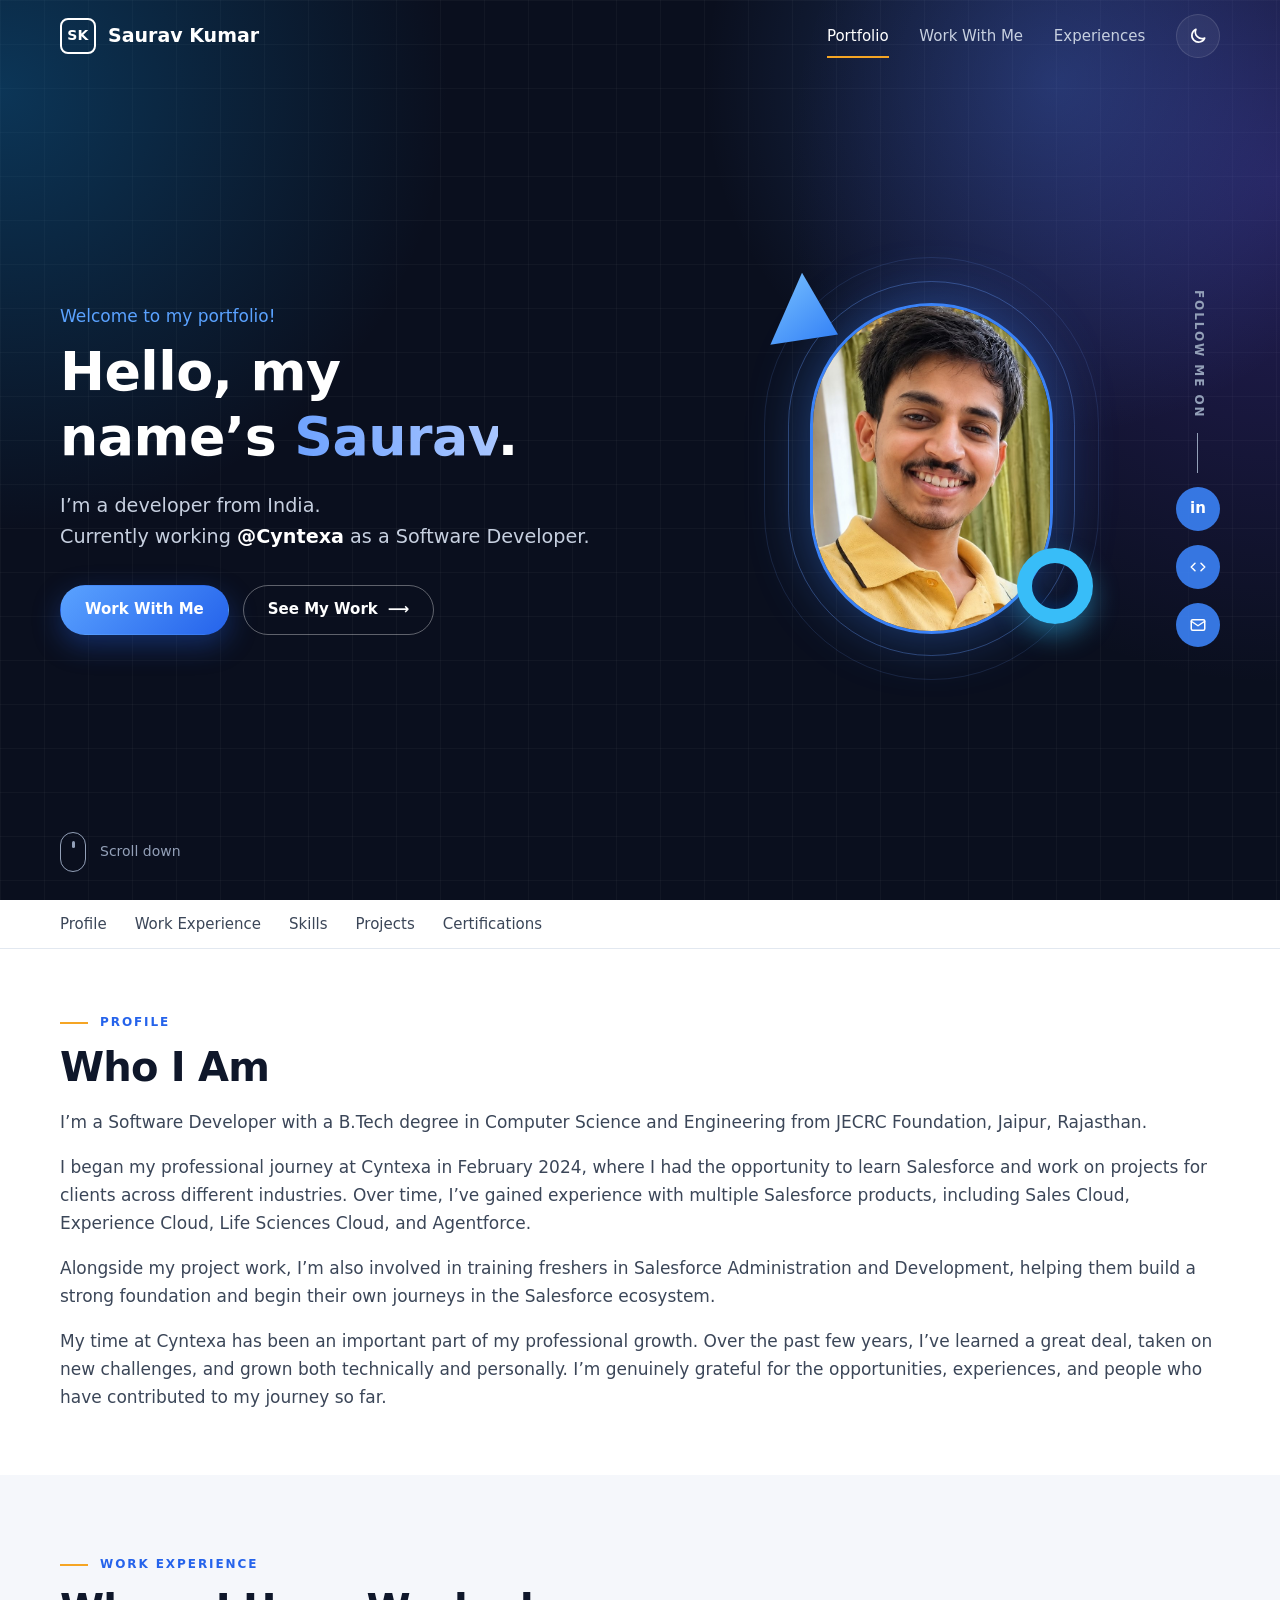
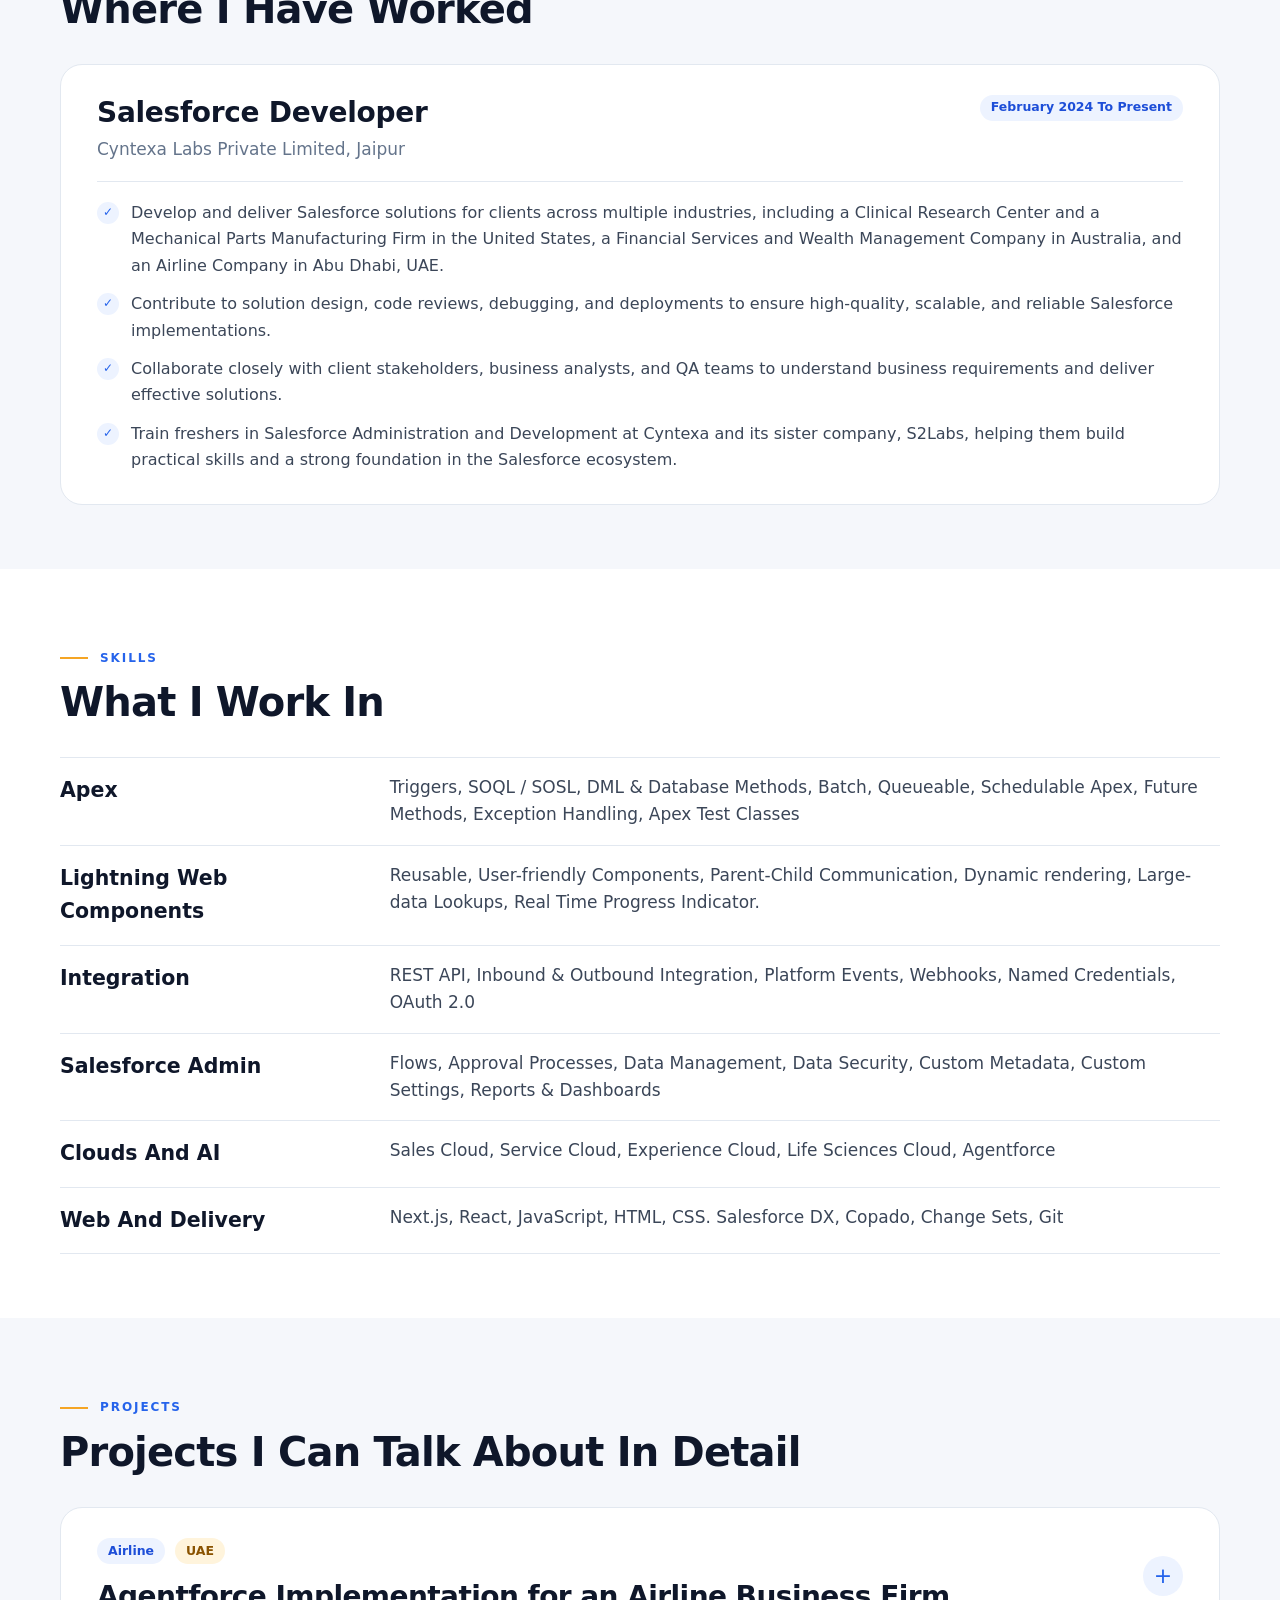
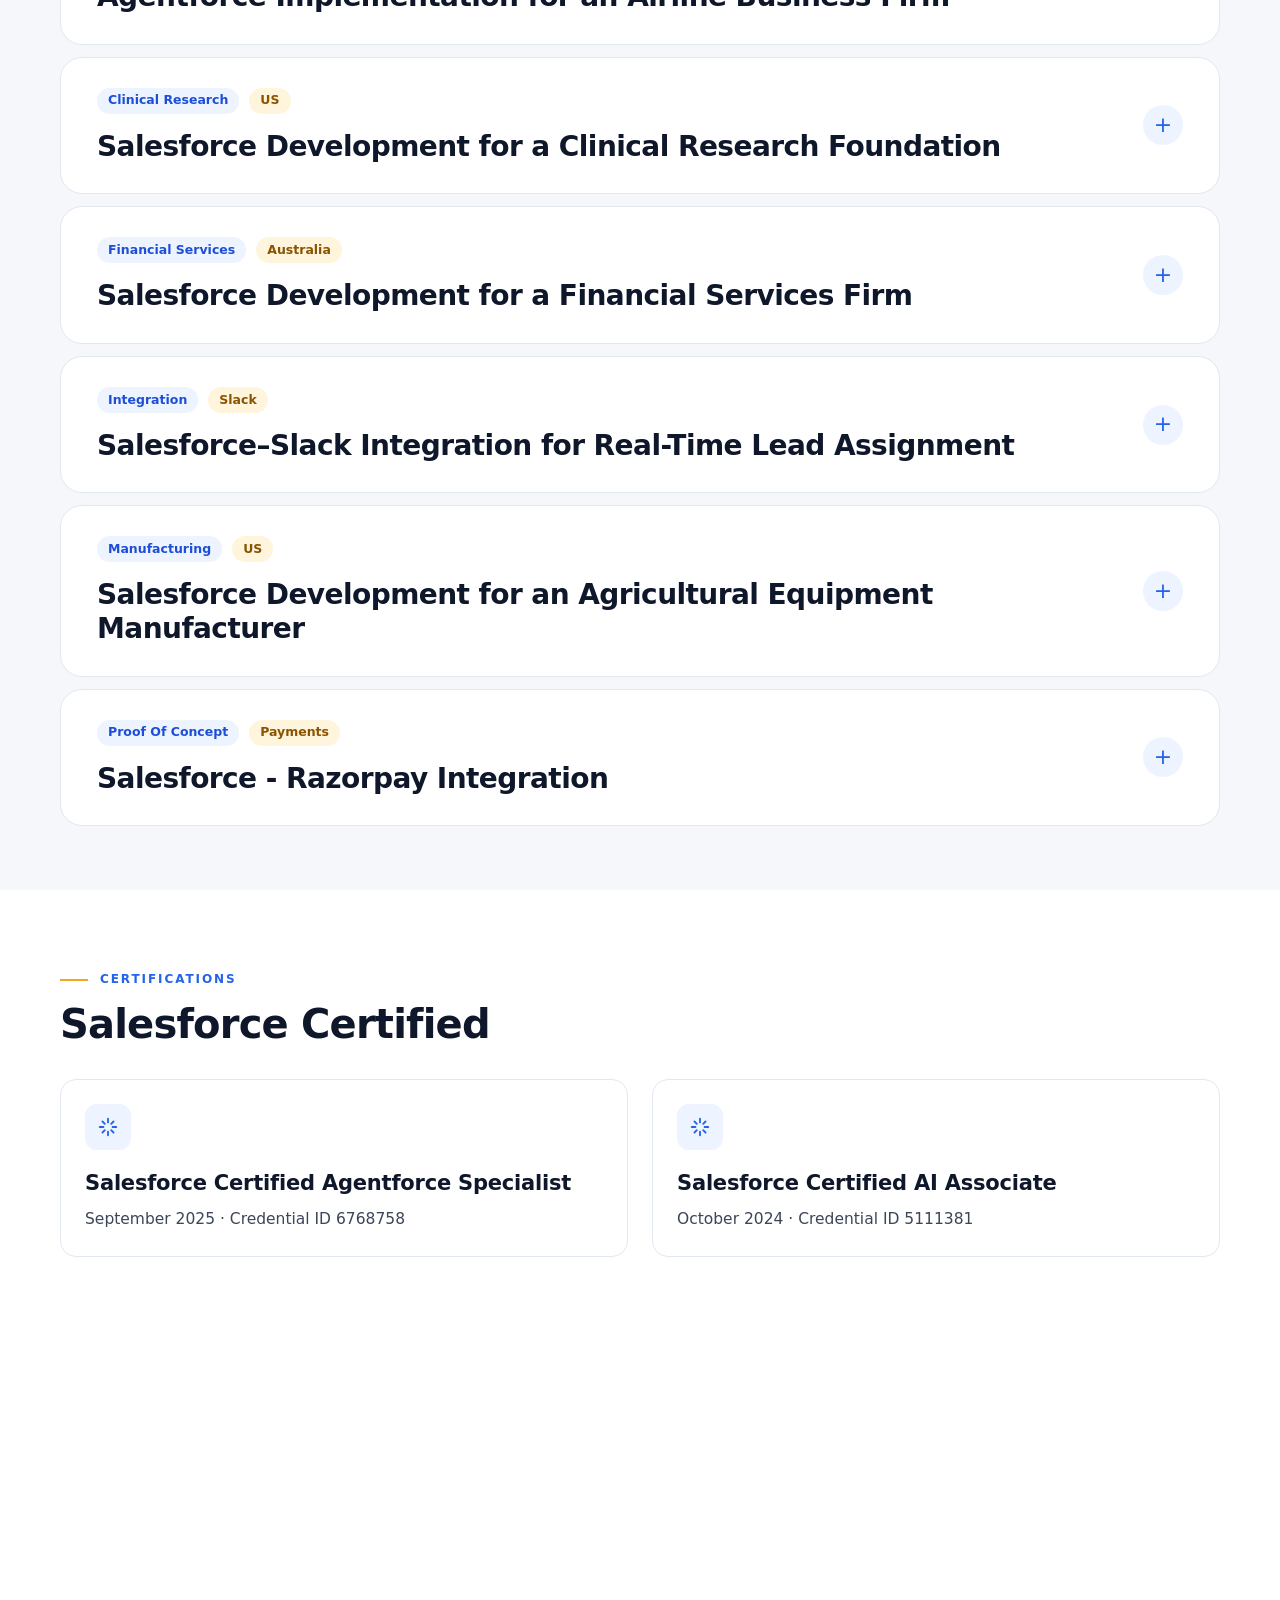
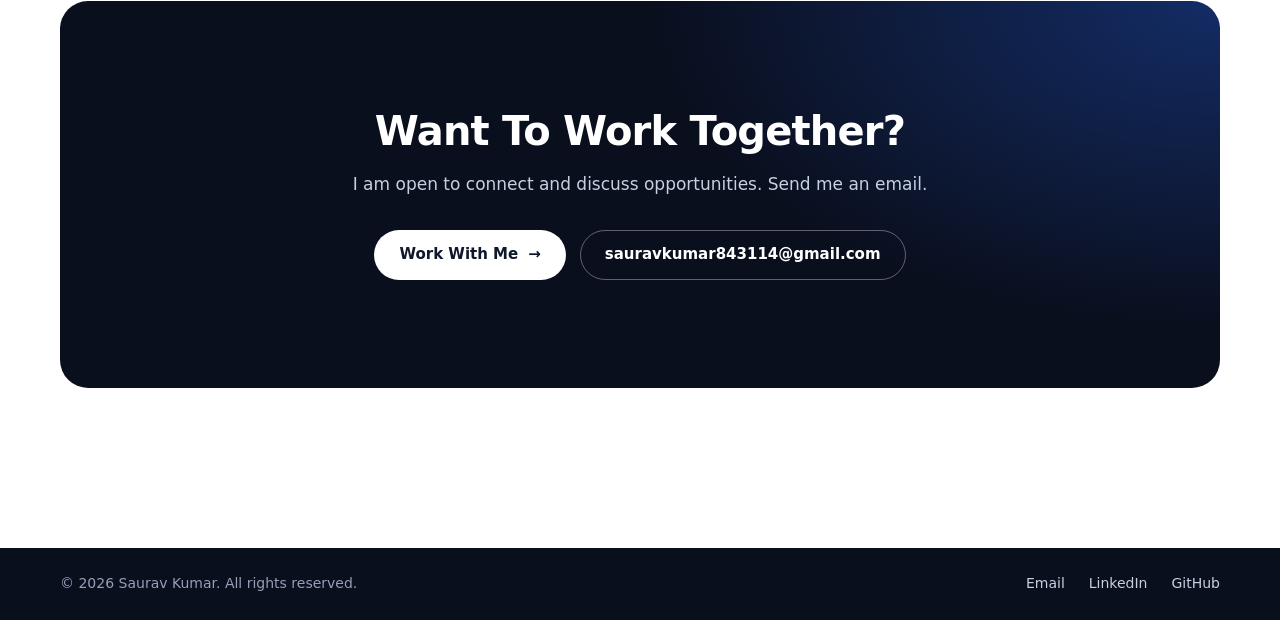
==== index.html @ 8991b493 "First version of the site" ====
<!doctype html>
<html lang="en">
<head>
  <meta charset="utf-8">
  <meta name="viewport" content="width=device-width, initial-scale=1">
  <meta http-equiv="Content-Security-Policy" content="default-src 'self'; script-src 'self'; style-src 'self' 'unsafe-inline' https://fonts.googleapis.com; font-src https://fonts.gstatic.com; img-src 'self' data: https:; connect-src 'self'; form-action 'none'; base-uri 'self'; object-src 'none'">
  <meta name="referrer" content="strict-origin-when-cross-origin">
  <title>Saurav Kumar | Salesforce Developer and Trainer, Jaipur</title>
  <meta name="description" content="Portfolio of Saurav Kumar, a Salesforce developer and trainer in Jaipur with three years of experience in Apex, Lightning Web Components, integrations and Agentforce for clients in the US, Australia and the UAE.">
  <link rel="canonical" href="https://dev-saurav-kumar.github.io/">
  <meta property="og:type" content="website">
  <meta property="og:title" content="Saurav Kumar | Salesforce Developer and Trainer, Jaipur">
  <meta property="og:description" content="Portfolio of Saurav Kumar, a Salesforce developer and trainer in Jaipur with three years of experience in Apex, Lightning Web Components, integrations and Agentforce for clients in the US, Australia and the UAE.">
  <meta property="og:url" content="https://dev-saurav-kumar.github.io/">
  <meta name="theme-color" content="#0a0f1e">
  <link rel="icon" href="assets/favicon.svg" type="image/svg+xml">
  <link rel="preconnect" href="https://fonts.googleapis.com">
  <link rel="preconnect" href="https://fonts.gstatic.com" crossorigin>
  <link href="https://fonts.googleapis.com/css2?family=Inter:wght@400;500;600;700&family=Poppins:wght@500;600;700&display=swap" rel="stylesheet">
  <link rel="stylesheet" href="assets/styles.css">
  <script src="assets/theme.js"></script>
  <script type="application/ld+json">
  {
    "@context": "https://schema.org",
    "@type": "Person",
    "name": "Saurav Kumar",
    "jobTitle": "Salesforce Developer",
    "url": "https://dev-saurav-kumar.github.io/",
    "email": "mailto:sauravkumar843114@gmail.com",
    "address": { "@type": "PostalAddress", "addressLocality": "Jaipur", "addressCountry": "IN" },
    "worksFor": { "@type": "Organization", "name": "Cyntexa" },
    "knowsAbout": ["Salesforce", "Apex", "Lightning Web Components", "Agentforce", "Salesforce integrations", "Next.js", "React"],
    "sameAs": ["https://www.linkedin.com/in/saurav695", "https://github.com/dev-saurav-kumar"]
  }
  </script>
</head>
<body>
  <a class="skip" href="#main">Skip to content</a>

  <header class="site-header">
    <div class="container nav-bar">
      <a class="brand" href="index.html"><span class="brand-mark">SK</span><span>Saurav Kumar</span></a>
      <button class="nav-toggle" type="button" aria-expanded="false" aria-controls="site-nav" aria-label="Open menu"><span></span><span></span><span></span></button>
      <nav class="site-nav" id="site-nav" aria-label="Primary">
        <a href="index.html" aria-current="page">Portfolio</a>
        <a href="work-with-me.html">Work With Me</a>
        <a href="notes.html">Experiences</a>
        <button class="theme-toggle" type="button" aria-label="Switch to dark theme" data-theme-toggle>
          <svg class="icon-moon" viewBox="0 0 24 24" aria-hidden="true"><path d="M20 14.5A8 8 0 019.5 4a8 8 0 1010.5 10.5z"/></svg>
          <svg class="icon-sun" viewBox="0 0 24 24" aria-hidden="true"><circle cx="12" cy="12" r="4"/><path d="M12 2v2M12 20v2M4.9 4.9l1.4 1.4M17.7 17.7l1.4 1.4M2 12h2M20 12h2M4.9 19.1l1.4-1.4M17.7 6.3l1.4-1.4"/></svg>
          <span class="theme-label">Theme</span>
        </button>
      </nav>
    </div>
  </header>

  <main id="main">

    <section class="hero hero-intro">
      <div class="container hero-cols">
        <div class="hero-copy">
          <p class="hello">Welcome to my portfolio!</p>
          <h1>Hello, my<br>name’s <span class="accent">Saurav</span>.</h1>
          <p class="lede">I’m a developer from India.<br>Currently working <b>@Cyntexa</b> as a Software Developer.</p>
          <div class="actions">
            <a class="btn btn-primary" href="work-with-me.html">Work with me</a>
            <a class="btn btn-ghost" href="#projects">See my work <span class="arrow long" aria-hidden="true"></span></a>
          </div>
        </div>
        <div class="hero-visual">
          <span class="shape shape-tri" aria-hidden="true"></span>
          <div class="portrait">
            <span class="portrait-fallback" aria-hidden="true">SK</span>
            <img src="assets/saurav.jpg" alt="Saurav Kumar" width="660" height="900" data-portrait>
          </div>
          <span class="shape shape-ring" aria-hidden="true"></span>
        </div>
        <div class="follow">
          <span class="follow-label">Follow me on</span>
          <a href="https://www.linkedin.com/in/saurav695" rel="me noopener" aria-label="LinkedIn"><b>in</b></a>
          <a href="https://github.com/dev-saurav-kumar" rel="me noopener" aria-label="GitHub"><svg viewBox="0 0 24 24" aria-hidden="true"><path d="M8 7l-5 5 5 5M16 7l5 5-5 5"/></svg></a>
          <a href="mailto:sauravkumar843114@gmail.com" aria-label="Email"><svg viewBox="0 0 24 24" aria-hidden="true"><rect x="3" y="5" width="18" height="14" rx="2"/><path d="M3 7l9 6 9-6"/></svg></a>
        </div>
      </div>
      <div class="container">
        <a class="scroll-cue" href="#profile"><span class="mouse" aria-hidden="true"></span>Scroll down</a>
      </div>
    </section>

    <nav class="page-nav" aria-label="On this page">
      <div class="container">
        <a href="#profile">Profile</a>
        <a href="#experience">Work experience</a>
        <a href="#skills">Skills</a>
        <a href="#projects">Projects</a>
        <a href="#certifications">Certifications</a>
      </div>
    </nav>

    <section class="section" id="profile">
      <div class="container prose">
        <p class="eyebrow">Profile</p>
        <h2>Who I am</h2>
        <p>I’m a Software Developer with a B.Tech degree in Computer Science and Engineering from JECRC Foundation, Jaipur, Rajasthan.</p>
        <p>I began my professional journey at Cyntexa in February 2024, where I had the opportunity to learn Salesforce and work on projects for clients across different industries. Over time, I’ve gained experience with multiple Salesforce products, including Sales Cloud, Experience Cloud, Life Sciences Cloud, and Agentforce.</p>
        <p>Alongside my project work, I’m also involved in training freshers in Salesforce Administration and Development, helping them build a strong foundation and begin their own journeys in the Salesforce ecosystem.</p>
        <p>My time at Cyntexa has been an important part of my professional growth. Over the past few years, I’ve learned a great deal, taken on new challenges, and grown both technically and personally. I’m genuinely grateful for the opportunities, experiences, and people who have contributed to my journey so far.</p>
      </div>
    </section>

    <section class="section soft" id="experience">
      <div class="container">
        <div class="section-head">
          <p class="eyebrow">Work experience</p>
          <h2>Where I have worked</h2>
        </div>
        <div class="case job">
          <div class="job-head">
            <div>
              <h3>Salesforce Developer</h3>
              <p>Cyntexa Labs Private Limited, Jaipur</p>
            </div>
            <span class="tag">February 2024 to present</span>
          </div>
          <ul class="checks">
            <li>Develop and deliver Salesforce solutions for clients across multiple industries, including a Clinical Research Center and a Mechanical Parts Manufacturing Firm in the United States, a Financial Services and Wealth Management Company in Australia, and an Airline Company in Abu Dhabi, UAE.</li>
            <li>Contribute to solution design, code reviews, debugging, and deployments to ensure high-quality, scalable, and reliable Salesforce implementations.</li>
            <li>Collaborate closely with client stakeholders, business analysts, and QA teams to understand business requirements and deliver effective solutions.</li>
            <li>Train freshers in Salesforce Administration and Development at Cyntexa and its sister company, S2Labs, helping them build practical skills and a strong foundation in the Salesforce ecosystem.</li>
          </ul>
        </div>
      </div>
    </section>

    <section class="section" id="skills">
      <div class="container">
        <div class="section-head">
          <p class="eyebrow">Skills</p>
          <h2>What I work in</h2>
        </div>
        <dl class="skill-list">
          <div><dt>Apex</dt><dd>Triggers, SOQL / SOSL, DML &amp; Database Methods, Batch, Queueable, Schedulable Apex, Future Methods, Exception Handling, Apex Test Classes</dd></div>
          <div><dt>Lightning Web Components</dt><dd>Reusable, User-friendly Components, Parent-Child Communication, Dynamic rendering, Large-data Lookups, Real Time Progress Indicator.</dd></div>
          <div><dt>Integration</dt><dd>REST API, Inbound &amp; Outbound Integration, Platform Events, Webhooks, Named Credentials, OAuth 2.0</dd></div>
          <div><dt>Salesforce Admin</dt><dd>Flows, Approval Processes, Data Management, Data Security, Custom Metadata, Custom Settings, Reports &amp; Dashboards</dd></div>
          <div><dt>Clouds and AI</dt><dd>Sales Cloud, Service Cloud, Experience Cloud, Life Sciences Cloud, Agentforce</dd></div>
          <div><dt>Web and delivery</dt><dd>Next.js, React, JavaScript, HTML, CSS. Salesforce DX, Copado, Change Sets, Git</dd></div>
        </dl>
      </div>
    </section>

    <section class="section soft" id="projects">
      <div class="container">
        <div class="section-head">
          <p class="eyebrow">Projects</p>
          <h2>Projects I can talk about in detail</h2>
        </div>
        <details class="case" id="airline" name="project">
          <summary>
            <span class="case-top">
              <span class="tag">Airline</span><span class="tag amber">UAE</span>
            </span>
            <span class="case-title">Agentforce Implementation for an Airline Business Firm</span>
          </summary>
          <div class="case-text">
            <ul class="checks">
                <li>Automated the Activity Report Analysis process using Salesforce Agentforce, replacing the previous manual Excel/CSV upload and detailed prompt-driven analysis with an AI-powered conversational experience that automatically retrieves, filters, analyzes, and summarizes relevant activities based on the requested route or country</li>
                <li>Configured Agentforce to retrieve activities for the current year and Q1 of the following year, restricting analysis to activities associated with Leads and Accounts, while ensuring all relevant markets, accounts, activity types, and material actions across the complete timeline are considered</li>
                <li>Implemented AI-driven activity analysis to identify route- or country-related activities, remove duplicate records, and consolidate recurring activities while preserving important commercial details from fields such as Description, Agenda, Meeting Focus, and other activity information</li>
                <li>Developed dynamic response handling based on activity volume, where Agentforce generates a structured activity report directly in the chat for up to 300 records, including Region, Activity Type, and consolidated Action/Summary, while larger datasets exceeding 300 records are processed and delivered as a Word document via email</li>
                <li>Designed the Agentforce response format to ensure consistent and business-ready outputs, retaining all material actions supporting the requested route or country while eliminating repeated records and preserving the required activity details</li>
                <li>Streamlined the overall reporting workflow by enabling users to simply request activities for a route or country, allowing Agentforce to automatically perform data retrieval, filtering, deduplication, summarization, and report delivery without requiring users to provide complex analysis instructions</li>
              </ul>
          </div>
        </details>
        <details class="case" id="clinical" name="project">
          <summary>
            <span class="case-top">
              <span class="tag">Clinical research</span><span class="tag amber">US</span>
            </span>
            <span class="case-title">Salesforce Development for a Clinical Research Foundation</span>
          </summary>
          <div class="case-text">
            <p>The client is a US-based non-profit foundation running a multi-site clinical research study for a rare genetic disorder. Built on Salesforce Life Sciences Cloud, the platform manages the full participant journey - screening, electronic consent, study visits, patient-reported outcome (ePRO) surveys and stipend payments - across a nationwide network of research sites.</p>
            <ul class="checks">
                <li>Migrated survey question data across environments keeping their dependency and sequence intact, as each questionnaire is built from related records instead of object fields, where a wrong import order silently distorts the rendered form</li>
                <li>Created an Experience Cloud site with a user-friendly dashboard built in custom Lightning Web Components (LWC), giving site users most of the functionality that previously required internal Salesforce access - converting a registered member into a study participant, sending consent forms, principal investigator (PI) eligibility, structured screen-failure tracking and study visits - cutting license cost for the organization</li>
                <li>Integrated DocuSign eSignature under a 21 CFR Part 11 configuration, with DocuSign templates for informed consent, assent and medical record release forms, using webhooks to sync signature status back into Salesforce in real time</li>
                <li>Integrated PayQuicker payment APIs to issue participant stipends on visit completion, with registration tracking, payment status and retry handling for failed transactions</li>
                <li>Built and deployed 30+ site-branded email templates across 4 research sites covering enrollment, visit reminders, follow-ups and screen failures, each matching IRB-approved content and site-specific requirements</li>
              </ul>
          </div>
        </details>
        <details class="case" id="finance" name="project">
          <summary>
            <span class="case-top">
              <span class="tag">Financial services</span><span class="tag amber">Australia</span>
            </span>
            <span class="case-title">Salesforce Development for a Financial Services Firm</span>
          </summary>
          <div class="case-text">
            <p>The client is an Australia-based financial services company providing wealth management, accounting, and mortgage services. They were already using Salesforce but were facing performance and scalability issues due to poorly structured automation and increasing data volume.</p>
            <ul class="checks">
                <li>Analyzed and improved existing Salesforce Flows, where most logic was built in after-save triggers with inefficient practices such as too many DML operations and record creation inside loops. Refactored these flows to follow best practices, improving system performance and stability without affecting existing functionality</li>
                <li>Built a CSV-based bulk processing solution using Lightning Web Components (LWC), allowing users to upload large datasets, track real-time progress, and download detailed error reports for failed records</li>
                <li>Developed a custom LWC-based training interface with a sidebar navigation (similar to Salesforce Setup search), which displays structured content from JSON to help users understand business processes and system usage</li>
                <li>Created a custom entity-to-lead conversion feature for both single and bulk records (via CSV upload), ensuring all related records are correctly linked to the new Lead and generating a summary task with record details</li>
                <li>Implemented automation for version changes on records, including user confirmation prompts and sending email notifications to related Cases and Opportunities based on record type</li>
                <li>Developed a custom merge functionality for a complex custom object with 600+ fields, handling non-editable and formula fields while merging all related child records into the master record</li>
              </ul>
          </div>
        </details>
        <details class="case" id="slack" name="project">
          <summary>
            <span class="case-top">
              <span class="tag">Integration</span><span class="tag amber">Slack</span>
            </span>
            <span class="case-title">Salesforce–Slack Integration for Real-Time Lead Assignment</span>
          </summary>
          <div class="case-text">
            <p>The client required integration between Salesforce and Slack to streamline lead assignment and improve response time. Leads were initially assigned to queues, and sales users were notified on Slack with options to take ownership directly.</p>
            <ul class="checks">
                <li>Integrated Salesforce with Slack to send real-time notifications when new Leads were assigned to queues, improving visibility and response time for sales teams</li>
                <li>Implemented interactive Slack messages with action buttons, allowing users to claim Lead ownership directly from Slack without logging into Salesforce</li>
                <li>Developed a two-way integration using Slack webhooks and REST APIs, where user actions (button clicks) trigger requests back to Salesforce to update Lead ownership in real time</li>
                <li>Configured Salesforce to send confirmation responses back to Slack after ownership assignment, notifying users with Lead details and successful assignment messages</li>
                <li>Designed bulkified Apex triggers to support high-volume lead assignment events without exceeding governor limits</li>
                <li>Used asynchronous processing to ensure reliable communication and prevent delays in transactions</li>
                <li>Implemented secure API communication using Named Credentials, and authentication mechanisms to protect integration endpoints</li>
                <li>Built configurable settings to allow administrators to manage Slack channels and queue mappings dynamically</li>
              </ul>
          </div>
        </details>
        <details class="case" id="manufacturer" name="project">
          <summary>
            <span class="case-top">
              <span class="tag">Manufacturing</span><span class="tag amber">US</span>
            </span>
            <span class="case-title">Salesforce Development for an Agricultural Equipment Manufacturer</span>
          </summary>
          <div class="case-text">
            <p>The client is a US-based agricultural equipment manufacturer operating across multiple countries, providing farming machinery and related services. The organization already had a Salesforce implementation, and the requirement was to enhance the Experience Cloud portal to improve customer support and case management.</p>
            <ul class="checks">
                <li>Developed and enhanced the Experience Cloud portal by building multiple Lightning Web Components (LWC) to support case creation for different record types, improving usability for global customers</li>
                <li>Implemented a QR code–based product identification system, allowing users to scan or manually enter a unique product number; the system validates the input and auto-populates relevant details if a match is found, while still allowing users to proceed with manually entered values even if no match exists</li>
                <li>Designed and implemented dynamic lookup search components capable of handling large datasets, providing real-time suggestions as users type, with optimized search triggered after a minimum character threshold</li>
                <li>Enabled flexible input handling in lookup fields, allowing users to either select from suggestions or manually enter valid values; unmatched inputs are still captured and stored in a separate field for tracking and further processing</li>
                <li>Improved user interaction by handling UI behaviors such as auto-closing dropdowns on outside click and ensuring smooth selection and input experience</li>
                <li>Built a modular LWC architecture with reusable components, using parent-child communication to manage data flow and improve maintainability</li>
                <li>Developed dynamic UI rendering based on record type selection, enabling users to interact with different layouts and components based on the selected case category</li>
                <li>Ensured seamless integration with existing Salesforce data models and processes, maintaining data consistency while extending system functionality</li>
              </ul>
          </div>
        </details>
        <details class="case" id="razorpay" name="project">
          <summary>
            <span class="case-top">
              <span class="tag">Proof of concept</span><span class="tag amber">Payments</span>
            </span>
            <span class="case-title">Salesforce - Razorpay Integration</span>
          </summary>
          <div class="case-text">
            <p>The requirement was to build a proof of concept (POC) to integrate Razorpay with Salesforce, enabling users to make payments through Salesforce Sites and track transaction outcomes within the platform.</p>
            <ul class="checks">
                <li>Integrated Razorpay payment gateway with Salesforce using Salesforce Sites, enabling users to initiate and complete transactions through a public-facing interface</li>
                <li>Designed and implemented end-to-end payment flow, redirecting users to Razorpay for secure payment processing and handling response back in Salesforce</li>
                <li>Developed webhook-based integration to capture real-time payment events (success/failure) from Razorpay and process them within Salesforce</li>
                <li>Created a custom object to store transaction details such as payment status, amount, response data, and failure reasons for tracking and reporting</li>
                <li>Implemented Apex REST endpoints to securely receive and process webhook payloads from Razorpay</li>
                <li>Added validation and error handling to ensure accurate recording of transaction outcomes and prevent duplicate or inconsistent data</li>
                <li>Ensured secure communication between Razorpay and Salesforce by validating webhook requests and handling authentication</li>
                <li>Built a scalable structure to support future enhancements such as retries, reconciliation, and reporting on payment data</li>
              </ul>
          </div>
        </details>
      </div>
    </section>

    <section class="section" id="certifications">
      <div class="container">
        <div class="section-head">
          <p class="eyebrow">Certifications</p>
          <h2>Salesforce certified</h2>
        </div>
        <div class="cards two">
          <div class="card">
            <span class="icon" aria-hidden="true"><svg viewBox="0 0 24 24"><path d="M12 3v4M12 17v4M3 12h4M17 12h4M6 6l2.5 2.5M15.5 15.5L18 18M18 6l-2.5 2.5M8.5 15.5L6 18"/></svg></span>
            <h3>Salesforce Certified Agentforce Specialist</h3>
            <p>September 2025 · Credential ID 6768758</p>
          </div>
          <div class="card">
            <span class="icon" aria-hidden="true"><svg viewBox="0 0 24 24"><path d="M12 3v4M12 17v4M3 12h4M17 12h4M6 6l2.5 2.5M15.5 15.5L18 18M18 6l-2.5 2.5M8.5 15.5L6 18"/></svg></span>
            <h3>Salesforce Certified AI Associate</h3>
            <p>October 2024 · Credential ID 5111381</p>
          </div>
        </div>
      </div>
    </section>

    <section class="cta" id="connect">
      <div class="container">
        <div class="cta-band">
          <h2>Want to work together?</h2>
          <p>I am open to connect and discuss opportunities. Send me an email.</p>
          <div class="actions">
            <a class="btn btn-light" href="work-with-me.html">Work with me <span class="arrow" aria-hidden="true"></span></a>
            <a class="btn btn-ghost" href="mailto:sauravkumar843114@gmail.com">sauravkumar843114@gmail.com</a>
          </div>
        </div>
      </div>
    </section>
  </main>

  <footer class="site-footer">
    <div class="container footer-base">
      <p>© <span data-year>2026</span> Saurav Kumar. All rights reserved.</p>
      <ul>
        <li><a href="mailto:sauravkumar843114@gmail.com">Email</a></li>
        <li><a href="https://www.linkedin.com/in/saurav695" rel="me noopener">LinkedIn</a></li>
        <li><a href="https://github.com/dev-saurav-kumar" rel="me noopener">GitHub</a></li>
      </ul>
    </div>
  </footer>

  <script src="assets/main.js" defer></script>
</body>
</html>
---- assets/styles.css ----
/* Saurav Kumar — personal site */

:root {
  --navy: #0a0f1e;
  --navy-2: #121a33;
  --ink: #0f172a;
  --text: #3b4658;
  --muted: #64748b;
  --line: #e2e8f0;
  --bg: #ffffff;
  --bg-soft: #f5f7fb;
  --blue: #2563eb;
  --blue-dark: #1d4ed8;
  --blue-bright: #6ea2ff;
  --blue-tint: #edf3ff;
  --amber: #f5a524;
  --error: #b42318;
  --on-dark: #c7d0e0;
  --line-dark: rgba(255, 255, 255, 0.12);

  --display: "Poppins", system-ui, -apple-system, "Segoe UI", sans-serif;
  --sans: "Inter", system-ui, -apple-system, "Segoe UI", sans-serif;
  --mono: ui-monospace, "Cascadia Mono", Consolas, monospace;

  --pad: clamp(20px, 5vw, 40px);
  --section: clamp(44px, 5vw, 68px);
  --radius: 16px;
}

*,
*::before,
*::after {
  box-sizing: border-box;
}

html {
  -webkit-text-size-adjust: 100%;
  scroll-behavior: smooth;
  scroll-padding-top: 119px;
}

body {
  margin: 0;
  background: var(--bg);
  color: var(--text);
  font-family: var(--sans);
  font-size: 17px;
  line-height: 1.65;
  -webkit-font-smoothing: antialiased;
}

/* The footer always sits at the bottom of the window, even on short pages. */
body {
  display: flex;
  flex-direction: column;
  min-height: 100vh;
  min-height: 100dvh;
}

main {
  flex: 1;
}

#main {
  display: flex;
  flex-direction: column;
}

#main > :last-child {
  flex: 1;
}

h1,
h2,
h3,
p,
ul,
ol,
dl,
dd,
figure {
  margin: 0;
}

ul,
ol {
  padding: 0;
  list-style: none;
}

img,
svg {
  max-width: 100%;
}

a {
  color: var(--blue);
  text-underline-offset: 0.2em;
}

a:hover {
  color: var(--blue-dark);
}

:focus-visible {
  outline: 3px solid var(--blue-bright);
  outline-offset: 3px;
  border-radius: 4px;
}

::selection {
  background: var(--blue);
  color: #fff;
}

h1,
h2,
h3 {
  font-family: var(--display);
  color: var(--ink);
  letter-spacing: -0.02em;
}

h1 {
  font-weight: 600;
  font-size: clamp(34px, 4.8vw, 60px);
  line-height: 1.12;
}

h2 {
  font-weight: 600;
  font-size: clamp(26px, 3.2vw, 40px);
  line-height: 1.12;
}

h3 {
  font-weight: 600;
  font-size: 21px;
  line-height: 1.3;
  letter-spacing: -0.01em;
}

.container {
  width: 100%;
  max-width: 1240px;
  margin-inline: auto;
  padding-inline: var(--pad);
}

.skip {
  position: absolute;
  left: -9999px;
}

.skip:focus {
  left: 16px;
  top: 16px;
  z-index: 100;
  padding: 10px 16px;
  background: #fff;
  color: var(--ink);
  border-radius: 8px;
}

.eyebrow {
  display: flex;
  align-items: center;
  gap: 12px;
  margin-bottom: 12px;
  font-size: 12px;
  font-weight: 700;
  letter-spacing: 0.16em;
  text-transform: uppercase;
  color: var(--blue);
}

.eyebrow::before {
  content: "";
  flex: none;
  width: 28px;
  height: 2px;
  background: var(--amber);
}

.lede {
  font-size: clamp(17px, 1.5vw, 20px);
  line-height: 1.6;
  max-width: 60em;
}

h1,
h2,
h3,
.btn,
.brand,
.site-nav a,
.page-nav a,
.jump a,
.more,
.tag,
.case-title,
.faq summary,
.field label,
.field legend,
.choices span,
.facts dd,
.site-footer a {
  text-transform: capitalize;
}

.post-body h2,
.post-body h3,
.facts dd small,
.btn-ghost[href^="mailto:"],
.contact-info a[href^="mailto:"] {
  text-transform: none;
}

/* ---------- Header ---------- */

.site-header {
  position: sticky;
  top: 0;
  z-index: 50;
  background: transparent;
  border-bottom: 1px solid transparent;
  transition: background-color 0.25s, border-color 0.25s;
}

/* Once the page scrolls, the menu gets a solid background so it stays readable. */
.site-header.is-scrolled,
.site-header.is-open {
  background: rgba(10, 15, 30, 0.94);
  backdrop-filter: blur(10px);
  border-bottom-color: var(--line-dark);
}

.nav-bar {
  display: flex;
  align-items: center;
  justify-content: space-between;
  gap: 24px;
  min-height: 72px;
}

.brand {
  display: inline-flex;
  align-items: center;
  gap: 12px;
  min-height: 44px;
  font-family: var(--display);
  font-weight: 700;
  font-size: 19px;
  color: #fff;
  text-decoration: none;
}

.brand:hover {
  color: #fff;
}

.brand-mark {
  display: grid;
  place-items: center;
  width: 36px;
  height: 36px;
  border: 2px solid #fff;
  border-radius: 8px;
  font-size: 14px;
  letter-spacing: 0.02em;
}

.site-nav {
  display: flex;
  align-items: center;
  gap: clamp(16px, 2.4vw, 32px);
}

.site-nav a:not(.btn) {
  display: inline-flex;
  align-items: center;
  min-height: 44px;
  font-size: 15px;
  font-weight: 500;
  color: var(--on-dark);
  text-decoration: none;
}

.site-nav a:not(.btn):hover,
.site-nav a[aria-current="page"]:not(.btn) {
  color: #fff;
}

.site-nav a[aria-current="page"]:not(.btn) {
  box-shadow: inset 0 -2px 0 var(--amber);
}

.nav-toggle {
  display: none;
  width: 44px;
  height: 44px;
  padding: 11px 9px;
  border: 1px solid var(--line-dark);
  border-radius: 10px;
  background: transparent;
  cursor: pointer;
}

.nav-toggle span {
  display: block;
  height: 2px;
  margin-block: 4px;
  background: #fff;
  border-radius: 2px;
}

/* ---------- Buttons ---------- */

.btn {
  display: inline-flex;
  align-items: center;
  justify-content: center;
  gap: 10px;
  min-height: 50px;
  padding: 0 24px;
  border: 1.5px solid transparent;
  border-radius: 999px;
  font: inherit;
  font-size: 15px;
  font-weight: 600;
  text-decoration: none;
  cursor: pointer;
  transition: background-color 0.15s, border-color 0.15s, color 0.15s, transform 0.15s;
}

.btn:hover {
  transform: translateY(-1px);
}

.btn-primary {
  background: linear-gradient(135deg, #5aa2ff, #2563eb);
  color: #fff;
  box-shadow: 0 10px 28px rgba(37, 99, 235, 0.35);
}

.btn-primary:hover {
  background: linear-gradient(135deg, #4b93f5, #1d4ed8);
  color: #fff;
}

.btn-light {
  background: #fff;
  color: var(--ink);
}

.btn-light:hover {
  background: var(--blue-tint);
  color: var(--ink);
}

.btn-ghost {
  border-color: rgba(255, 255, 255, 0.35);
  color: #fff;
}

.btn-ghost:hover {
  border-color: #fff;
  color: #fff;
}

.btn-outline {
  border-color: var(--line);
  background: #fff;
  color: var(--ink);
}

.btn-outline:hover {
  border-color: var(--blue);
  color: var(--blue);
}

.btn-sm {
  min-height: 44px;
  padding: 0 18px;
  font-size: 14px;
}

.btn[disabled] {
  opacity: 0.6;
  cursor: progress;
}

.actions {
  display: flex;
  flex-wrap: wrap;
  align-items: center;
  gap: 14px;
  margin-top: 32px;
}

.arrow::after {
  content: "\2192";
}

.more {
  display: inline-flex;
  align-items: center;
  gap: 8px;
  min-height: 44px;
  font-size: 15px;
  font-weight: 600;
  text-decoration: none;
}

.more::after {
  content: "\2192";
  transition: transform 0.15s;
}

.more:hover::after {
  transform: translateX(3px);
}

/* ---------- Dark hero ---------- */

.hero,
.page-hero {
  position: relative;
  background-color: var(--navy);
  background-image:
    radial-gradient(60% 80% at 85% 0%, rgba(37, 99, 235, 0.28), transparent 70%),
    linear-gradient(rgba(255, 255, 255, 0.035) 1px, transparent 1px),
    linear-gradient(90deg, rgba(255, 255, 255, 0.035) 1px, transparent 1px);
  background-size: auto, 44px 44px, 44px 44px;
  color: var(--on-dark);
}

/* The hero runs up behind the menu, so the two read as one surface. */
.hero,
.page-hero {
  margin-top: -73px;
}

.hero {
  padding-block: calc(clamp(64px, 9vw, 120px) + 73px) clamp(64px, 9vw, 120px);
}

.page-hero {
  padding-block: calc(clamp(36px, 4.5vw, 60px) + 73px) clamp(36px, 4.5vw, 60px);
}

.hero h1,
.page-hero h1 {
  color: #fff;
}

.page-hero h1 {
  font-size: clamp(30px, 4vw, 50px);
}

.hero .eyebrow,
.page-hero .eyebrow {
  color: #fff;
}

.hero .lede,
.page-hero .lede {
  margin-top: 22px;
}

.accent {
  color: var(--blue-bright);
}

.hero .lede + .lede {
  margin-top: 14px;
}

/* ---------- Home hero ---------- */

.hero-intro {
  padding-block: calc(clamp(20px, 3.5vw, 44px) + 73px) 20px;
  background-image:
    radial-gradient(50% 70% at 0% 10%, rgba(14, 116, 180, 0.38), transparent 70%),
    radial-gradient(55% 80% at 100% 20%, rgba(88, 60, 200, 0.34), transparent 70%),
    linear-gradient(rgba(255, 255, 255, 0.03) 1px, transparent 1px),
    linear-gradient(90deg, rgba(255, 255, 255, 0.03) 1px, transparent 1px);
  background-size: auto, auto, 44px 44px, 44px 44px;
}

/* The home hero always fills the whole window, so nothing below it shows until you scroll. */
.hero-intro {
  display: flex;
  flex-direction: column;
  min-height: min(100vh, 1200px);
  min-height: min(100svh, 1200px);
}

.hero-intro > .container:first-of-type {
  flex: 1;
}

.hero-cols {
  display: grid;
  grid-template-columns: minmax(0, 1fr) auto 44px;
  gap: clamp(32px, 6vw, 88px);
  align-items: center;
}

.hello {
  margin-bottom: 10px;
  font-size: 17px;
  font-weight: 500;
  color: #5aa2ff;
}

.hero-intro h1 {
  font-size: clamp(34px, 4.2vw, 56px);
  font-weight: 600;
  line-height: 1.2;
  letter-spacing: -0.01em;
  text-transform: none;
}

.hero-intro .lede {
  max-width: 30em;
}

.hero-intro .lede b {
  color: #fff;
  font-weight: 600;
}

.arrow.long::after {
  content: "\27F6";
}

.hero-visual {
  position: relative;
  width: min(clamp(190px, 19vw, 250px), 32vh);
  margin: 40px 46px;
}

.hero-visual::before,
.hero-visual::after {
  content: "";
  position: absolute;
  inset: -22px;
  border: 1px solid rgba(110, 162, 255, 0.35);
  border-radius: 999px;
  pointer-events: none;
}

.hero-visual::after {
  inset: -46px;
  border-color: rgba(110, 162, 255, 0.14);
}

.portrait {
  position: relative;
  aspect-ratio: 11 / 15;
  border: 3px solid #3b82f6;
  border-radius: 999px;
  background: linear-gradient(160deg, #1b3a7a, #0d1630 70%);
  box-shadow: 0 0 60px rgba(59, 130, 246, 0.45);
  overflow: hidden;
}

.portrait img {
  position: absolute;
  inset: 0;
  width: 100%;
  height: 100%;
  object-fit: cover;
}

.portrait-fallback {
  position: absolute;
  inset: 0;
  display: grid;
  place-items: center;
  font-family: var(--display);
  font-weight: 600;
  font-size: clamp(48px, 5.5vw, 72px);
  color: rgba(255, 255, 255, 0.9);
}

@keyframes float {
  from {
    transform: translateY(0) rotate(var(--tilt, 0deg));
  }
  to {
    transform: translateY(-16px) rotate(calc(var(--tilt, 0deg) + 8deg));
  }
}

.shape {
  position: absolute;
  z-index: 1;
  animation: float 5s ease-in-out infinite alternate;
}

.shape-tri {
  --tilt: -14deg;
  top: -30px;
  left: -44px;
  width: 72px;
  height: 72px;
  background: linear-gradient(140deg, #7cc4ff, #2f7df6);
  clip-path: polygon(50% 0, 100% 86%, 6% 100%);
  filter: drop-shadow(0 12px 18px rgba(47, 125, 246, 0.5));
}

.shape-ring {
  --tilt: 18deg;
  right: -40px;
  bottom: 10px;
  width: 76px;
  height: 76px;
  border: 15px solid #38bdf8;
  border-radius: 50%;
  box-shadow: 0 12px 26px rgba(56, 189, 248, 0.45), inset 0 -6px 10px rgba(8, 47, 110, 0.5);
  animation-duration: 6.5s;
}

.follow {
  display: flex;
  flex-direction: column;
  align-items: center;
  gap: 14px;
}

.follow-label {
  writing-mode: vertical-rl;
  padding-bottom: 54px;
  background: linear-gradient(#93a0b8, #93a0b8) bottom center / 1px 40px no-repeat;
  font-size: 12px;
  font-weight: 600;
  letter-spacing: 0.16em;
  text-transform: uppercase;
  color: #93a0b8;
}

.follow a {
  display: grid;
  place-items: center;
  width: 44px;
  height: 44px;
  border-radius: 50%;
  background: rgba(59, 130, 246, 0.9);
  color: #fff;
  font-size: 15px;
  text-decoration: none;
  transition: transform 0.15s, background-color 0.15s;
}

.follow a:hover {
  transform: translateY(-3px);
  background: #fff;
  color: var(--blue);
}

.follow svg {
  width: 18px;
  height: 18px;
  fill: none;
  stroke: currentColor;
  stroke-width: 2;
  stroke-linecap: round;
  stroke-linejoin: round;
}

.scroll-cue {
  display: inline-flex;
  align-items: center;
  gap: 14px;
  min-height: 48px;
  margin-top: 8px;
  font-size: 14px;
  color: #93a0b8;
  text-decoration: none;
}

.scroll-cue:hover {
  color: #fff;
}

.mouse {
  position: relative;
  width: 26px;
  height: 40px;
  border: 1.5px solid currentColor;
  border-radius: 14px;
}

@keyframes wheel {
  0% {
    opacity: 0;
    transform: translateY(0);
  }
  40% {
    opacity: 1;
  }
  100% {
    opacity: 0;
    transform: translateY(10px);
  }
}

.mouse::after {
  content: "";
  position: absolute;
  left: 50%;
  top: 8px;
  width: 3px;
  height: 7px;
  margin-left: -1.5px;
  border-radius: 2px;
  background: currentColor;
  animation: wheel 1.6s ease-in-out infinite;
}

/* ---------- Announcement strip ---------- */

.strip {
  border-bottom: 1px solid var(--line);
  background: var(--bg-soft);
  font-size: 15px;
}

.strip .container {
  display: flex;
  flex-wrap: wrap;
  align-items: center;
  justify-content: space-between;
  gap: 4px 24px;
  padding-block: 10px;
}

.strip p {
  display: flex;
  flex-wrap: wrap;
  align-items: center;
  gap: 10px;
  color: var(--ink);
}

/* ---------- In-page links ---------- */

/* Stays pinned under the menu, so it is never half hidden after jumping to a section. */
.page-nav {
  position: sticky;
  top: 71px;
  z-index: 40;
  border-bottom: 1px solid var(--line);
  background: #fff;
}

.page-nav .container {
  display: flex;
  gap: 8px 28px;
  overflow-x: auto;
  scrollbar-width: none;
}

.page-nav a {
  flex: none;
  display: inline-flex;
  align-items: center;
  min-height: 48px;
  font-size: 15px;
  font-weight: 500;
  color: var(--text);
  text-decoration: none;
}

.page-nav a:hover {
  color: var(--blue);
}

/* ---------- Sections ---------- */

.section {
  padding-block: var(--section);
}

.section.soft {
  background: var(--bg-soft);
}

.section-head {
  max-width: 960px;
  margin-bottom: clamp(22px, 2.6vw, 32px);
}

.section-head.center {
  margin-inline: auto;
  text-align: center;
}

.section-head.center .eyebrow {
  justify-content: center;
}

.section-head p {
  margin-top: 16px;
}

.head-row {
  display: flex;
  flex-wrap: wrap;
  align-items: flex-end;
  justify-content: space-between;
  gap: 16px 32px;
  margin-bottom: clamp(22px, 2.6vw, 32px);
}

.head-row .section-head {
  margin-bottom: 0;
}

/* ---------- Cards ---------- */

.cards {
  display: grid;
  grid-template-columns: repeat(3, minmax(0, 1fr));
  gap: 24px;
}

.cards.two {
  grid-template-columns: repeat(2, minmax(0, 1fr));
}

.card {
  display: flex;
  flex-direction: column;
  padding: 24px;
  border: 1px solid var(--line);
  border-radius: var(--radius);
  background: #fff;
  transition: border-color 0.15s, box-shadow 0.15s, transform 0.15s;
}

a.card {
  color: inherit;
  text-decoration: none;
}

a.card:hover,
.card.lift:hover {
  border-color: var(--blue);
  box-shadow: 0 14px 34px rgba(15, 23, 42, 0.08);
  transform: translateY(-3px);
}

.card h3 {
  margin-bottom: 10px;
}

.card p {
  font-size: 15.5px;
  line-height: 1.6;
}

.card .more {
  margin-top: auto;
  padding-top: 14px;
  color: var(--blue);
}

.card.dark {
  border-color: transparent;
  background: var(--navy);
  color: var(--on-dark);
}

.card.dark h3 {
  color: #fff;
}

.card.dark .more {
  color: #fff;
}

.icon {
  display: grid;
  place-items: center;
  width: 46px;
  height: 46px;
  margin-bottom: 20px;
  border-radius: 12px;
  background: var(--blue-tint);
  color: var(--blue);
}

.icon svg {
  width: 22px;
  height: 22px;
  fill: none;
  stroke: currentColor;
  stroke-width: 2;
  stroke-linecap: round;
  stroke-linejoin: round;
}

.tag {
  display: inline-flex;
  align-items: center;
  min-height: 26px;
  padding: 0 11px;
  border-radius: 999px;
  background: var(--blue-tint);
  color: var(--blue-dark);
  font-size: 12.5px;
  font-weight: 600;
  white-space: nowrap;
}

.tag.amber {
  background: #fff4dc;
  color: #8a5300;
}

.tag.dark {
  background: var(--ink);
  color: #fff;
}

.tags {
  display: flex;
  flex-wrap: wrap;
  gap: 8px;
}

.card .tags {
  margin-bottom: 16px;
}

.card .tags.foot {
  margin: 18px 0 0;
}

.tag.plain {
  background: var(--bg-soft);
  color: var(--text);
  font-weight: 500;
}

/* ---------- Lists ---------- */

.checks li {
  position: relative;
  padding-left: 34px;
  font-size: 16px;
}

.checks li + li {
  margin-top: 12px;
}

.checks li::before {
  content: "\2713";
  position: absolute;
  left: 0;
  top: 2px;
  display: grid;
  place-items: center;
  width: 22px;
  height: 22px;
  border-radius: 50%;
  background: var(--blue-tint);
  color: var(--blue);
  font-size: 12px;
  font-weight: 700;
}

.quotes li {
  padding: 14px 18px;
  border-left: 3px solid var(--blue);
  border-radius: 0 10px 10px 0;
  background: var(--bg-soft);
  font-size: 15.5px;
  color: var(--ink);
}

.quotes li + li {
  margin-top: 10px;
}

/* ---------- Split layouts ---------- */

.split {
  display: grid;
  grid-template-columns: repeat(2, minmax(0, 1fr));
  gap: clamp(36px, 6vw, 80px);
  align-items: center;
}

.split.top {
  align-items: start;
}

.prose > p + p {
  margin-top: 1em;
}

.prose > h2 + p {
  margin-top: 18px;
}

.split > div > p + p {
  margin-top: 1em;
}

.split h2 + p {
  margin-top: 18px;
}

.split .checks {
  margin-top: 26px;
}

.steps {
  padding: clamp(26px, 4vw, 40px);
  border-radius: 22px;
  background: var(--navy);
  color: var(--on-dark);
  counter-reset: step;
}

.steps li {
  counter-increment: step;
  display: grid;
  grid-template-columns: 40px minmax(0, 1fr);
  gap: 16px;
  padding-block: 16px;
}

.steps li + li {
  border-top: 1px solid var(--line-dark);
}

.steps li::before {
  content: counter(step);
  display: grid;
  place-items: center;
  width: 40px;
  height: 40px;
  border-radius: 50%;
  background: rgba(255, 255, 255, 0.1);
  color: #fff;
  font-family: var(--display);
  font-weight: 700;
}

.steps h3 {
  color: #fff;
  font-size: 18px;
}

.steps p {
  margin-top: 4px;
  font-size: 15px;
}

/* ---------- Case files ---------- */

.jump {
  display: flex;
  flex-wrap: wrap;
  gap: 10px;
  margin-top: 30px;
}

.jump a {
  display: inline-flex;
  align-items: center;
  min-height: 44px;
  padding: 0 16px;
  border: 1px solid var(--line-dark);
  border-radius: 999px;
  color: #fff;
  font-size: 14px;
  font-weight: 500;
  text-decoration: none;
}

.jump a:hover {
  border-color: #fff;
  color: #fff;
}

.case {
  padding: clamp(20px, 2.6vw, 30px) clamp(22px, 3vw, 36px);
  border: 1px solid var(--line);
  border-radius: 22px;
  background: #fff;
}

.case + .case {
  margin-top: 28px;
}

.case-top {
  display: flex;
  flex-wrap: wrap;
  align-items: center;
  gap: 10px;
  margin-bottom: 16px;
}

.case-num {
  font-family: var(--display);
  font-weight: 700;
  font-size: 14px;
  color: var(--muted);
}

.case h2 {
  font-size: clamp(24px, 2.8vw, 34px);
}

.case-body {
  display: grid;
  grid-template-columns: minmax(0, 0.8fr) minmax(0, 1.2fr);
  gap: clamp(24px, 4vw, 56px);
  margin-top: 28px;
}

.case-body h3 {
  margin-bottom: 10px;
  font-size: 13px;
  font-family: var(--sans);
  font-weight: 700;
  letter-spacing: 0.12em;
  text-transform: uppercase;
  color: var(--muted);
}

.case-body .tags {
  margin-top: 20px;
}

details.case > summary {
  display: block;
  position: relative;
  padding-right: 48px;
  cursor: pointer;
  list-style: none;
}

details.case > summary::-webkit-details-marker {
  display: none;
}

details.case > summary::after {
  content: "+";
  position: absolute;
  right: 0;
  top: 50%;
  display: grid;
  place-items: center;
  width: 40px;
  height: 40px;
  margin-top: -20px;
  border-radius: 50%;
  background: var(--blue-tint);
  color: var(--blue);
  font-size: 22px;
}

details.case[open] > summary::after {
  content: "\2212";
}

details.case .case-top {
  display: flex;
}

.case-title {
  display: block;
  font-family: var(--display);
  font-weight: 700;
  font-size: clamp(21px, 2.4vw, 28px);
  line-height: 1.2;
  letter-spacing: -0.02em;
  color: var(--ink);
}

.case-title {
  text-transform: none;
}

.case-text {
  margin-top: 24px;
  padding-top: 24px;
  border-top: 1px solid var(--line);
}

.case-text > p {
  margin-bottom: 22px;
  color: var(--ink);
}

details.case:hover {
  border-color: var(--blue);
}

.case + .case,
details.case + details.case {
  margin-top: 12px;
}

.service .icon {
  margin-bottom: 16px;
}

.job-head {
  display: flex;
  flex-wrap: wrap;
  align-items: flex-start;
  justify-content: space-between;
  gap: 12px 24px;
  padding-bottom: 18px;
  margin-bottom: 18px;
  border-bottom: 1px solid var(--line);
}

.job-head h3 {
  font-size: clamp(22px, 2.2vw, 28px);
}

.job-head p {
  margin-top: 4px;
  color: var(--muted);
}

/* ---------- Service blocks ---------- */

.service {
  display: grid;
  grid-template-columns: repeat(2, minmax(0, 1fr));
  gap: clamp(24px, 4vw, 56px);
  padding: clamp(22px, 3vw, 36px);
  border: 1px solid var(--line);
  border-radius: 22px;
  background: #fff;
}

.service.solo {
  grid-template-columns: 1fr;
}

.service + .service {
  margin-top: 24px;
}

.service h2 {
  font-size: clamp(24px, 2.6vw, 32px);
  margin-bottom: 14px;
}

.service h3 {
  margin-bottom: 12px;
  font-size: 13px;
  font-family: var(--sans);
  font-weight: 700;
  letter-spacing: 0.12em;
  text-transform: uppercase;
  color: var(--muted);
}

/* ---------- Facts ---------- */

.facts {
  border: 1px solid var(--line);
  border-radius: var(--radius);
  background: #fff;
  overflow: hidden;
}

.facts > div {
  display: grid;
  grid-template-columns: minmax(0, 0.42fr) minmax(0, 1fr);
  gap: 16px;
  padding: 16px 22px;
}

.facts > div + div {
  border-top: 1px solid var(--line);
}

.facts dt {
  font-size: 12.5px;
  font-weight: 700;
  letter-spacing: 0.1em;
  text-transform: uppercase;
  color: var(--muted);
  padding-top: 3px;
}

.facts dd {
  font-size: 15.5px;
  color: var(--ink);
}

.facts dd small {
  display: block;
  font-size: 14px;
  color: var(--muted);
}

/* ---------- Skills ---------- */

.skill-list > div {
  display: grid;
  grid-template-columns: minmax(0, 0.32fr) minmax(0, 1fr);
  gap: 8px clamp(24px, 5vw, 72px);
  padding-block: 16px;
  border-top: 1px solid var(--line);
  transition: border-color 0.2s;
}

.skill-list > div:last-child {
  border-bottom: 1px solid var(--line);
}

.skill-list > div:hover {
  border-top-color: var(--blue);
}

.skill-list dt {
  font-family: var(--display);
  font-weight: 600;
  font-size: clamp(18px, 1.6vw, 21px);
  color: var(--ink);
  text-transform: capitalize;
}

.skill-list dd {
  font-size: 17px;
  line-height: 1.6;
}

@media (max-width: 640px) {
  .skill-list > div {
    grid-template-columns: 1fr;
    padding-block: 20px;
  }
}

/* ---------- FAQ ---------- */

.faq details {
  border: 1px solid var(--line);
  border-radius: 14px;
  background: #fff;
}

.faq details + details {
  margin-top: 12px;
}

.faq summary {
  display: flex;
  align-items: center;
  justify-content: space-between;
  gap: 20px;
  min-height: 60px;
  padding: 14px 22px;
  font-family: var(--display);
  font-weight: 600;
  font-size: 18px;
  color: var(--ink);
  cursor: pointer;
  list-style: none;
}

.faq summary::-webkit-details-marker {
  display: none;
}

.faq summary::after {
  content: "+";
  font-size: 24px;
  font-weight: 400;
  color: var(--blue);
}

.faq details[open] summary::after {
  content: "\2212";
}

.faq details p {
  padding: 0 22px 22px;
  font-size: 16px;
}

/* ---------- CTA band ---------- */

/* The closing band gets a screen of its own: scrolled to the end, only it and the footer show. */
.cta {
  display: flex;
  align-items: center;
  min-height: calc(100vh - 73px);
  min-height: calc(100svh - 73px);
  padding-block: calc(73px + 24px) 24px;
}

.cta > .container {
  flex: 1;
}

/* On the portfolio page the section strip is pinned under the menu too, so leave room for both. */
#main:has(.page-nav) .cta {
  padding-top: calc(120px + 24px);
}

.cta-band {
  padding: clamp(48px, 12vh, 120px) clamp(24px, 5vw, 64px);
  border-radius: 28px;
  background-color: var(--navy);
  background-image: radial-gradient(70% 120% at 100% 0%, rgba(37, 99, 235, 0.35), transparent 70%);
  color: var(--on-dark);
  text-align: center;
}

.cta-band h2 {
  color: #fff;
}

.cta-band p {
  max-width: 56em;
  margin: 16px auto 0;
}

.cta-band .actions {
  justify-content: center;
}

/* ---------- Form ---------- */

.form-card {
  padding: clamp(24px, 4vw, 40px);
  border: 1px solid var(--line);
  border-radius: 22px;
  background: #fff;
  box-shadow: 0 20px 50px rgba(15, 23, 42, 0.06);
}

.form {
  display: grid;
  gap: 22px;
}

.field label,
.field legend {
  display: block;
  padding: 0;
  margin-bottom: 8px;
  font-size: 14px;
  font-weight: 600;
  color: var(--ink);
}

.field input[type="text"],
.field input[type="email"],
.field input[type="url"],
.field input[type="date"],
.field input[type="password"],
.field select,
.field textarea {
  width: 100%;
  min-height: 50px;
  padding: 12px 14px;
  border: 1.5px solid var(--line);
  border-radius: 10px;
  background: #fff;
  color: var(--ink);
  font: inherit;
  font-size: 16px;
}

.field textarea {
  min-height: 160px;
  resize: vertical;
}

.field input:focus-visible,
.field select:focus-visible,
.field textarea:focus-visible {
  outline: 0;
  border-color: var(--blue);
  box-shadow: 0 0 0 4px rgba(37, 99, 235, 0.15);
}

.field [aria-invalid="true"] {
  border-color: var(--error);
}

.field .error {
  margin-top: 6px;
  font-size: 14px;
  color: var(--error);
}

.field .error:empty {
  display: none;
}

.field small {
  display: block;
  margin-top: 6px;
  font-size: 13.5px;
  color: var(--muted);
}

fieldset.field {
  margin: 0;
  padding: 0;
  border: 0;
  min-width: 0;
}

.choices {
  display: flex;
  flex-wrap: wrap;
  gap: 10px;
}

.choices label {
  margin: 0;
  font-weight: 500;
  cursor: pointer;
}

.choices input {
  position: absolute;
  opacity: 0;
}

.choices span {
  display: inline-flex;
  align-items: center;
  min-height: 44px;
  padding: 0 16px;
  border: 1.5px solid var(--line);
  border-radius: 999px;
  font-size: 14.5px;
}

.choices input:checked + span {
  border-color: var(--blue);
  background: var(--blue);
  color: #fff;
}

.choices input:focus-visible + span {
  outline: 3px solid var(--blue-bright);
  outline-offset: 2px;
}

.hp {
  position: absolute;
  left: -9999px;
}

.form-status {
  font-size: 15.5px;
  color: var(--ink);
}

.form-status:empty {
  display: none;
}

.form-status.is-error {
  color: var(--error);
}

.contact-info .card + .card {
  margin-top: 16px;
}

.contact-info .card a {
  font-weight: 600;
  overflow-wrap: anywhere;
}

/* ---------- Notes ---------- */

.note-list {
  display: grid;
  gap: 16px;
}

.note-item {
  display: grid;
  grid-template-columns: minmax(0, 1fr) auto;
  gap: 8px 24px;
  align-items: start;
  padding: 26px 28px;
}

.note-item .meta {
  grid-column: 1 / -1;
  display: flex;
  flex-wrap: wrap;
  align-items: center;
  gap: 10px;
  font-size: 13.5px;
  color: var(--muted);
}

.note-item p {
  margin-top: 4px;
}

.empty {
  padding: 40px 28px;
  border: 1.5px dashed var(--line);
  border-radius: var(--radius);
  text-align: center;
  color: var(--muted);
}

.post {
  max-width: 760px;
}

.post-body {
  font-size: 18px;
  line-height: 1.75;
  color: var(--ink);
}

.post-body > * + * {
  margin-top: 1.15em;
}

.post-body h2 {
  margin-top: 1.8em;
  font-size: clamp(24px, 2.6vw, 30px);
}

.post-body h3 {
  margin-top: 1.6em;
}

.post-body ul,
.post-body ol {
  padding-left: 1.3em;
}

.post-body ul {
  list-style: disc;
}

.post-body ol {
  list-style: decimal;
}

.post-body li + li {
  margin-top: 0.4em;
}

.post-body blockquote {
  margin-inline: 0;
  padding: 4px 0 4px 20px;
  border-left: 3px solid var(--blue);
  color: var(--text);
}

.post-body code {
  padding: 2px 6px;
  border-radius: 6px;
  background: var(--bg-soft);
  font-family: var(--mono);
  font-size: 0.86em;
}

.post-body pre {
  padding: 20px;
  border-radius: 14px;
  background: var(--navy);
  color: #e6ecf7;
  overflow-x: auto;
  line-height: 1.6;
}

.post-body pre code {
  padding: 0;
  background: none;
  font-size: 14px;
}

.post-body img {
  height: auto;
  border-radius: 12px;
}

.post-body table {
  display: block;
  width: 100%;
  overflow-x: auto;
  border-collapse: collapse;
  font-size: 15.5px;
}

.post-body th,
.post-body td {
  padding: 10px 14px;
  border: 1px solid var(--line);
  text-align: left;
  vertical-align: top;
}

.post-more {
  margin-top: 48px;
  padding: 26px 28px;
  border-radius: var(--radius);
  background: var(--blue-tint);
  color: var(--ink);
}

.post-more b {
  display: block;
  font-family: var(--display);
  font-size: 19px;
}

/* ---------- Footer ---------- */

.site-footer {
  background: var(--navy);
  font-size: 14px;
  color: #93a0b8;
}

.footer-base {
  display: flex;
  flex-wrap: wrap;
  align-items: center;
  justify-content: space-between;
  gap: 4px 24px;
  padding-block: 14px;
}

.site-footer ul {
  display: flex;
  flex-wrap: wrap;
  gap: 0 24px;
}

.site-footer a {
  display: inline-flex;
  align-items: center;
  min-height: 44px;
  color: var(--on-dark);
  text-decoration: none;
}

.site-footer a:hover {
  color: #fff;
  text-decoration: underline;
}

/* ---------- Theme switch ---------- */

.theme-toggle {
  display: inline-flex;
  align-items: center;
  justify-content: center;
  gap: 10px;
  width: 44px;
  height: 44px;
  padding: 0;
  border: 1px solid var(--line-dark);
  border-radius: 50%;
  background: rgba(255, 255, 255, 0.06);
  color: #fff;
  font: inherit;
  font-size: 17px;
  cursor: pointer;
  transition: background-color 0.15s, transform 0.15s;
}

.theme-toggle:hover {
  background: rgba(255, 255, 255, 0.16);
  transform: rotate(12deg);
}

.theme-toggle svg {
  width: 20px;
  height: 20px;
  fill: none;
  stroke: currentColor;
  stroke-width: 2;
  stroke-linecap: round;
  stroke-linejoin: round;
}

.theme-toggle .icon-sun,
.theme-label {
  display: none;
}

[data-theme="dark"] .theme-toggle .icon-sun {
  display: block;
}

[data-theme="dark"] .theme-toggle .icon-moon {
  display: none;
}

/* ---------- Dark theme ---------- */

[data-theme="dark"] {
  --ink: #f1f5f9;
  --text: #c3cce0;
  --muted: #8f9bb5;
  --line: rgba(255, 255, 255, 0.11);
  --bg: #0b1122;
  --bg-soft: #0f172d;
  --blue: #6ea2ff;
  --blue-dark: #a9c6ff;
  --blue-tint: rgba(110, 162, 255, 0.14);
  color-scheme: dark;
}

[data-theme="dark"] .card:not(.dark),
[data-theme="dark"] .case,
[data-theme="dark"] .service,
[data-theme="dark"] .facts,
[data-theme="dark"] .faq details,
[data-theme="dark"] .form-card,
[data-theme="dark"] .btn-outline,
[data-theme="dark"] .field input,
[data-theme="dark"] .field select,
[data-theme="dark"] .field textarea,
[data-theme="dark"] .preview {
  background: #141d36;
}

[data-theme="dark"] .page-nav {
  background: var(--bg);
}

[data-theme="dark"] .tag {
  color: #a9c6ff;
}

[data-theme="dark"] .tag.amber {
  background: rgba(245, 165, 36, 0.16);
  color: #f6c56e;
}

[data-theme="dark"] .tag.plain {
  color: var(--text);
}

[data-theme="dark"] .tag.dark {
  background: #26324f;
  color: #fff;
}

[data-theme="dark"] .steps,
[data-theme="dark"] .cta-band,
[data-theme="dark"] .card.dark,
[data-theme="dark"] .post-body pre {
  border: 1px solid var(--line);
}

[data-theme="dark"] .site-footer {
  border-top: 1px solid var(--line);
}

[data-theme="dark"] a.card:hover,
[data-theme="dark"] .card.lift:hover {
  box-shadow: 0 14px 34px rgba(0, 0, 0, 0.4);
}

[data-theme="dark"] .form-card {
  box-shadow: none;
}

/* ---------- Motion ---------- */

@keyframes rise {
  from {
    opacity: 0;
    transform: translateY(22px);
  }
  to {
    opacity: 1;
    transform: none;
  }
}

@keyframes drift {
  from {
    transform: translate3d(0, 0, 0) scale(1);
  }
  to {
    transform: translate3d(-8%, 10%, 0) scale(1.15);
  }
}

.hero,
.page-hero {
  overflow: hidden;
}

.hero::before,
.page-hero::before {
  content: "";
  position: absolute;
  top: -30%;
  right: -10%;
  width: 55%;
  aspect-ratio: 1;
  border-radius: 50%;
  background: radial-gradient(closest-side, rgba(79, 140, 255, 0.28), transparent);
  animation: drift 14s ease-in-out infinite alternate;
  pointer-events: none;
}

.hero .container,
.page-hero .container {
  position: relative;
}

.hero .container > *,
.page-hero .container > * {
  animation: rise 0.7s cubic-bezier(0.2, 0.7, 0.2, 1) both;
}

.hero .container > :nth-child(2),
.page-hero .container > :nth-child(2) {
  animation-delay: 0.08s;
}

.hero .container > :nth-child(3),
.page-hero .container > :nth-child(3) {
  animation-delay: 0.16s;
}

.hero .container > :nth-child(4),
.page-hero .container > :nth-child(4) {
  animation-delay: 0.24s;
}

.hero .container > :nth-child(5) {
  animation-delay: 0.32s;
}

.accent {
  background: linear-gradient(90deg, #6ea2ff, #a9c6ff, #6ea2ff);
  background-size: 200% 100%;
  -webkit-background-clip: text;
  background-clip: text;
  color: transparent;
  animation: shine 6s linear infinite;
}

@keyframes shine {
  to {
    background-position: -200% 0;
  }
}

.reveal {
  opacity: 0;
  transform: translateY(24px);
  transition: opacity 0.6s ease, transform 0.6s cubic-bezier(0.2, 0.7, 0.2, 1);
  transition-delay: var(--delay, 0s);
}

.reveal.is-visible {
  opacity: 1;
  transform: none;
}

.icon {
  transition: transform 0.2s;
}

.card:hover .icon,
.service:hover .icon {
  transform: scale(1.08) rotate(-4deg);
}

.checks li::before {
  transition: background-color 0.2s, color 0.2s;
}

.checks li:hover::before {
  background: var(--blue);
  color: #fff;
}

/* ---------- Responsive ---------- */

@media (max-width: 1020px) {
  .cards {
    grid-template-columns: repeat(2, minmax(0, 1fr));
  }
}

@media (max-width: 900px) {
  .nav-toggle {
    display: block;
  }

  .site-nav {
    display: none;
    position: absolute;
    top: 100%;
    left: 0;
    right: 0;
    flex-direction: column;
    align-items: stretch;
    gap: 0;
    padding: 8px var(--pad) 24px;
    background: var(--navy);
    border-bottom: 1px solid var(--line-dark);
  }

  .site-nav.is-open {
    display: flex;
  }

  .site-nav a:not(.btn) {
    min-height: 52px;
    border-bottom: 1px solid var(--line-dark);
    font-size: 17px;
  }

  .site-nav a[aria-current="page"]:not(.btn) {
    box-shadow: none;
    color: var(--amber);
  }

  .theme-toggle {
    justify-content: flex-start;
    width: 100%;
    height: 52px;
    margin-top: 6px;
    border: 0;
    border-radius: 0;
    background: none;
  }

  .theme-toggle:hover {
    transform: none;
    background: none;
  }

  .theme-label {
    display: inline;
  }

  .split,
  .case-body,
  .service {
    grid-template-columns: 1fr;
  }

  .hero-cols {
    grid-template-columns: 1fr;
    justify-items: start;
  }

  .hero-visual {
    order: -1;
    width: min(60vw, 250px);
    margin: 40px 46px 30px;
    justify-self: center;
  }

  .follow {
    flex-direction: row;
  }

  .follow-label {
    writing-mode: horizontal-tb;
    padding: 0 54px 0 0;
    background-position: right center;
    background-size: 40px 1px;
  }

  .scroll-cue {
    display: none;
  }
}

@media (max-width: 640px) {
  body {
    font-size: 16px;
  }

  .cards,
  .cards.two {
    grid-template-columns: 1fr;
  }

  .actions .btn {
    width: 100%;
  }

  .facts > div,
  .note-item {
    grid-template-columns: 1fr;
  }

  .card,
  .note-item {
    padding: 22px;
  }
}

@media (min-width: 1800px) {
  .container {
    max-width: 1360px;
  }

  body {
    font-size: 18px;
  }
}

@media (prefers-reduced-motion: reduce) {
  html {
    scroll-behavior: auto;
  }

  *,
  *::before,
  *::after {
    animation: none !important;
    transition: none !important;
  }

  .reveal {
    opacity: 1;
    transform: none;
  }
}

@media print {
  .site-header,
  .site-footer,
  .cta,
  .actions {
    display: none;
  }

  .hero,
  .page-hero {
    background: none;
    color: var(--ink);
  }

  .hero h1,
  .page-hero h1 {
    color: var(--ink);
  }
}
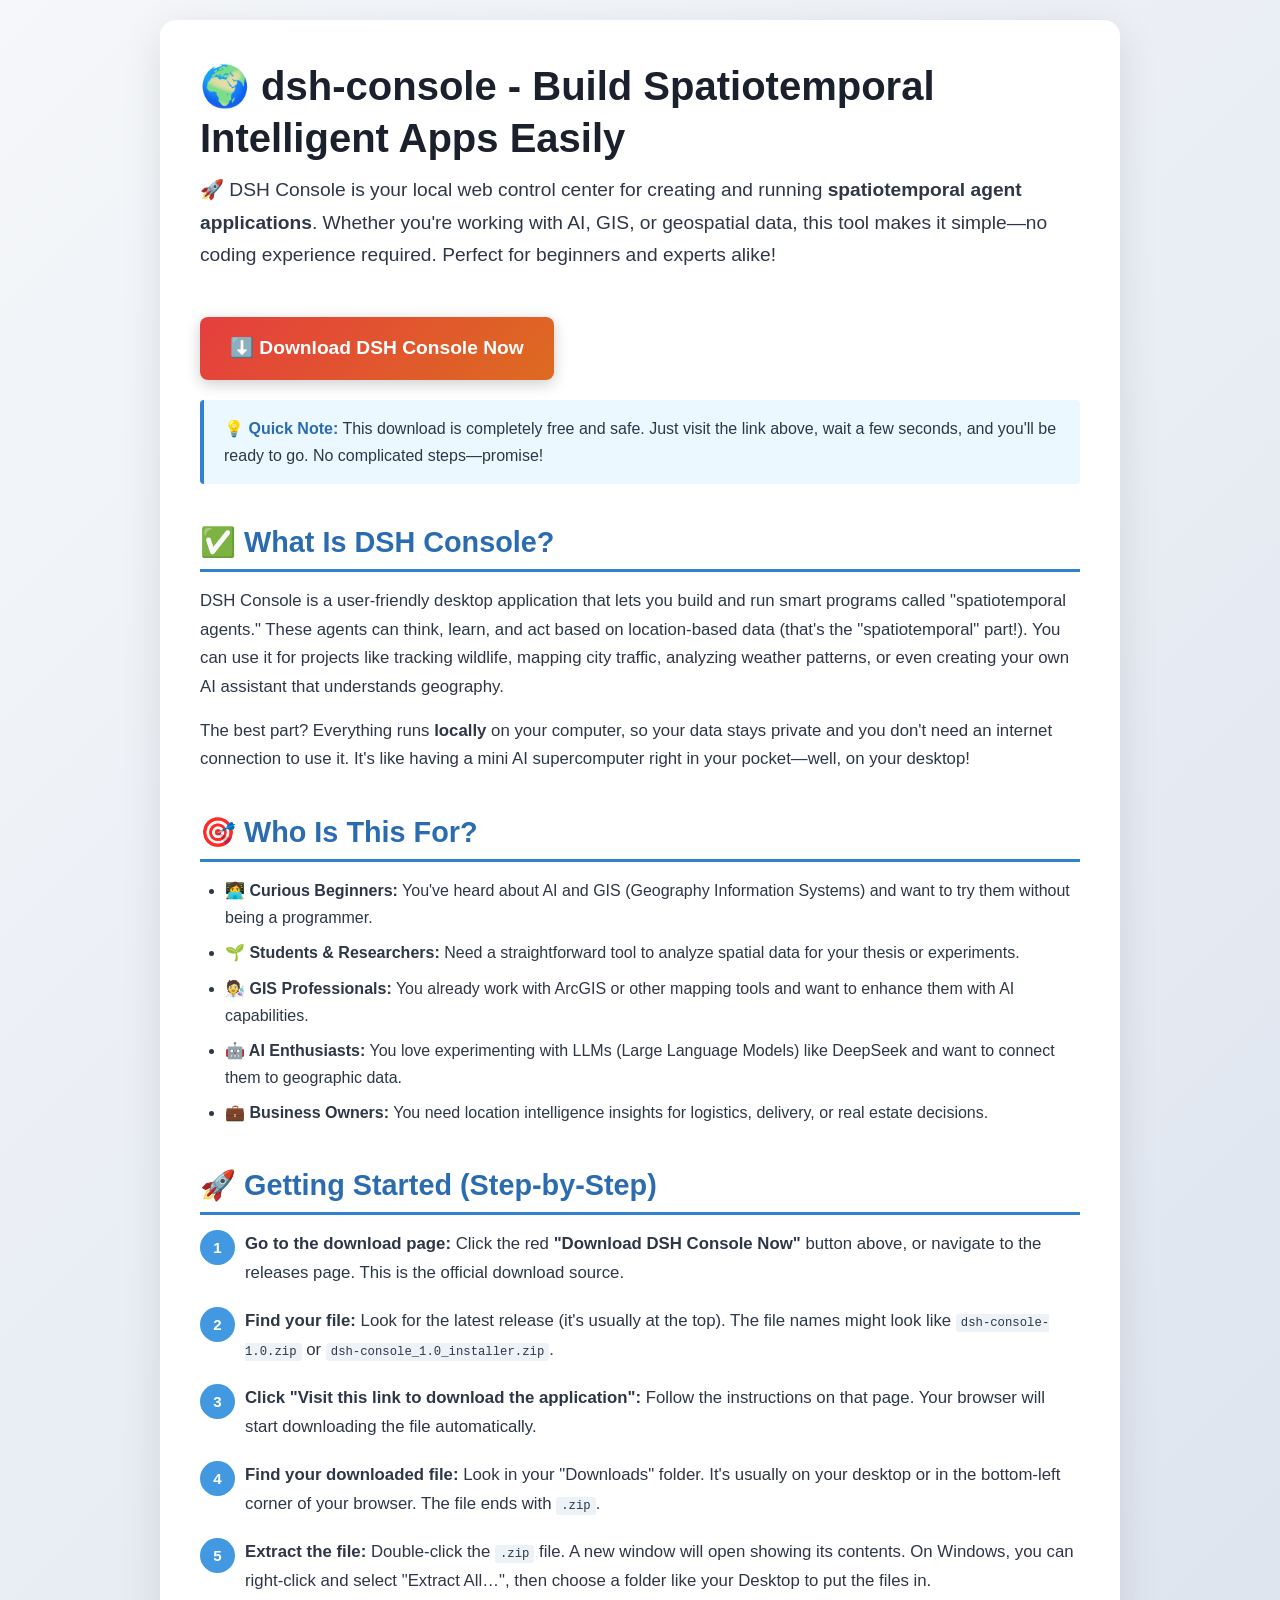
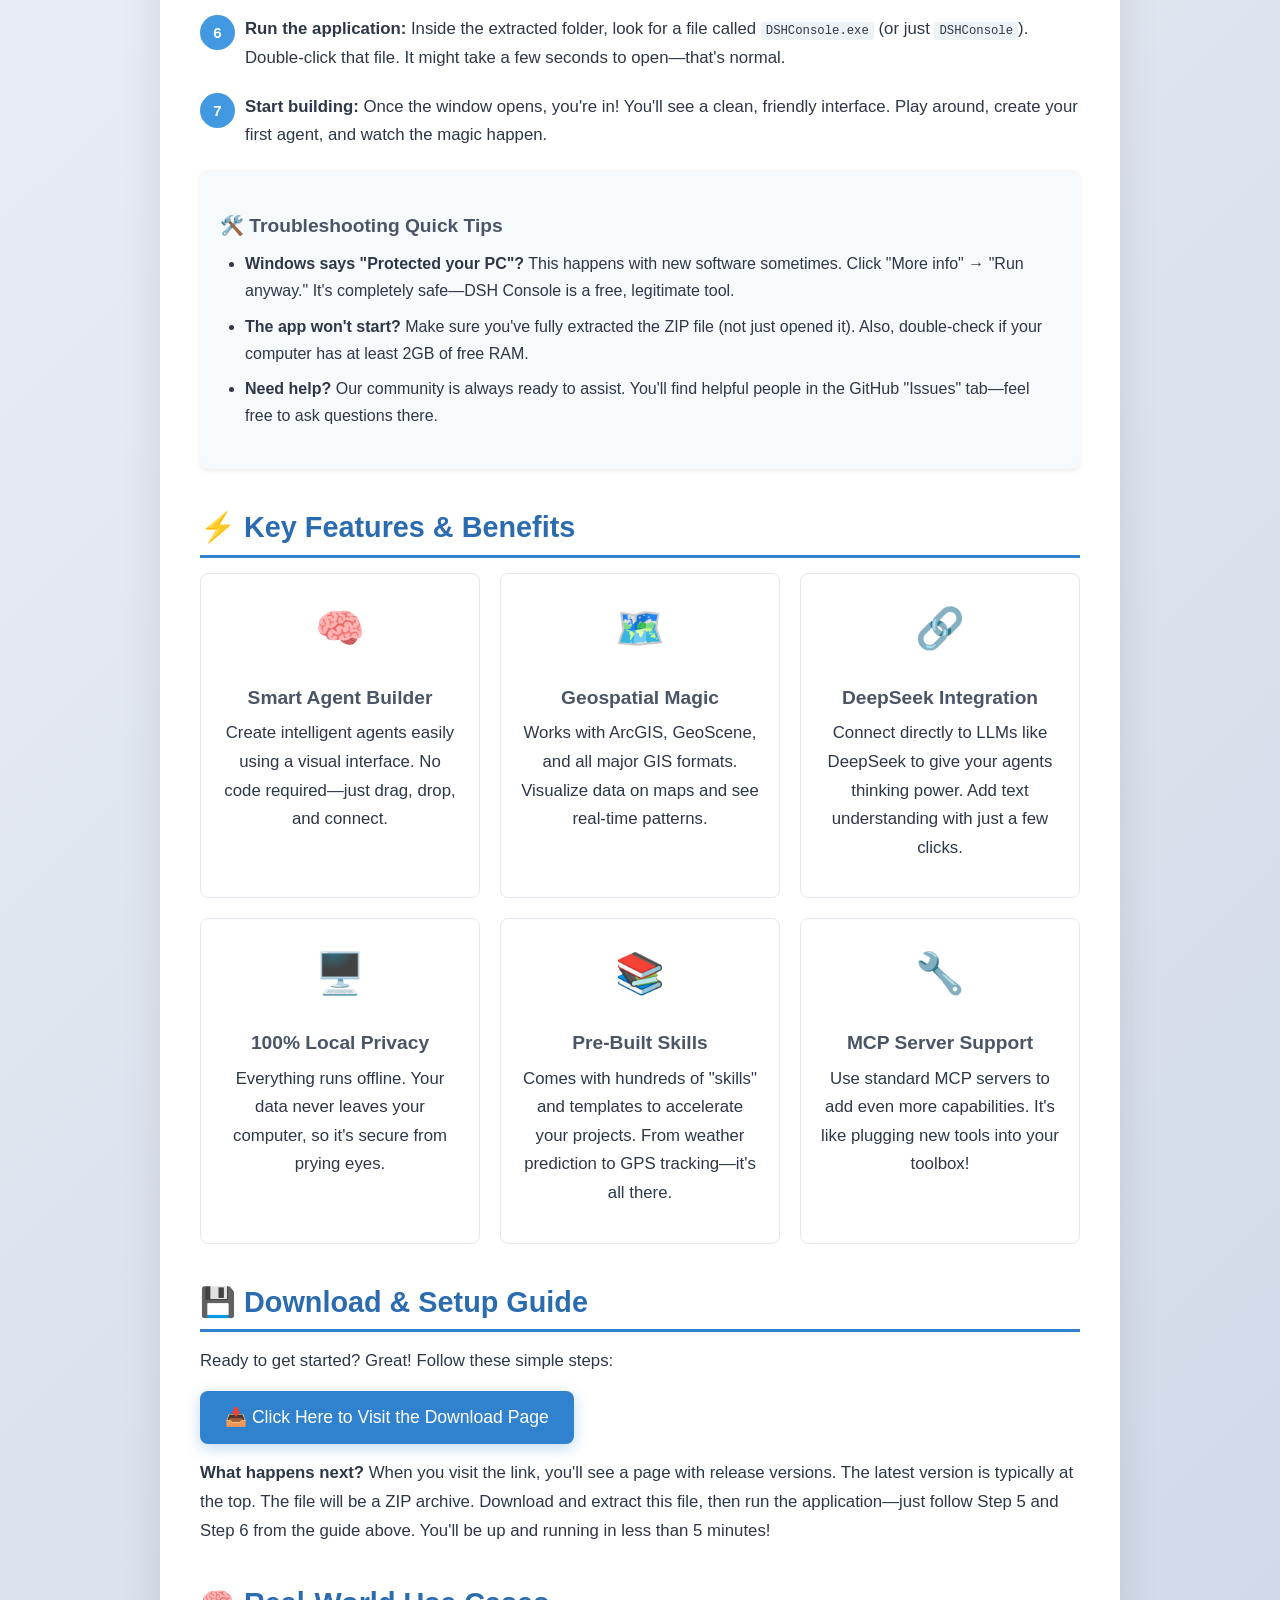
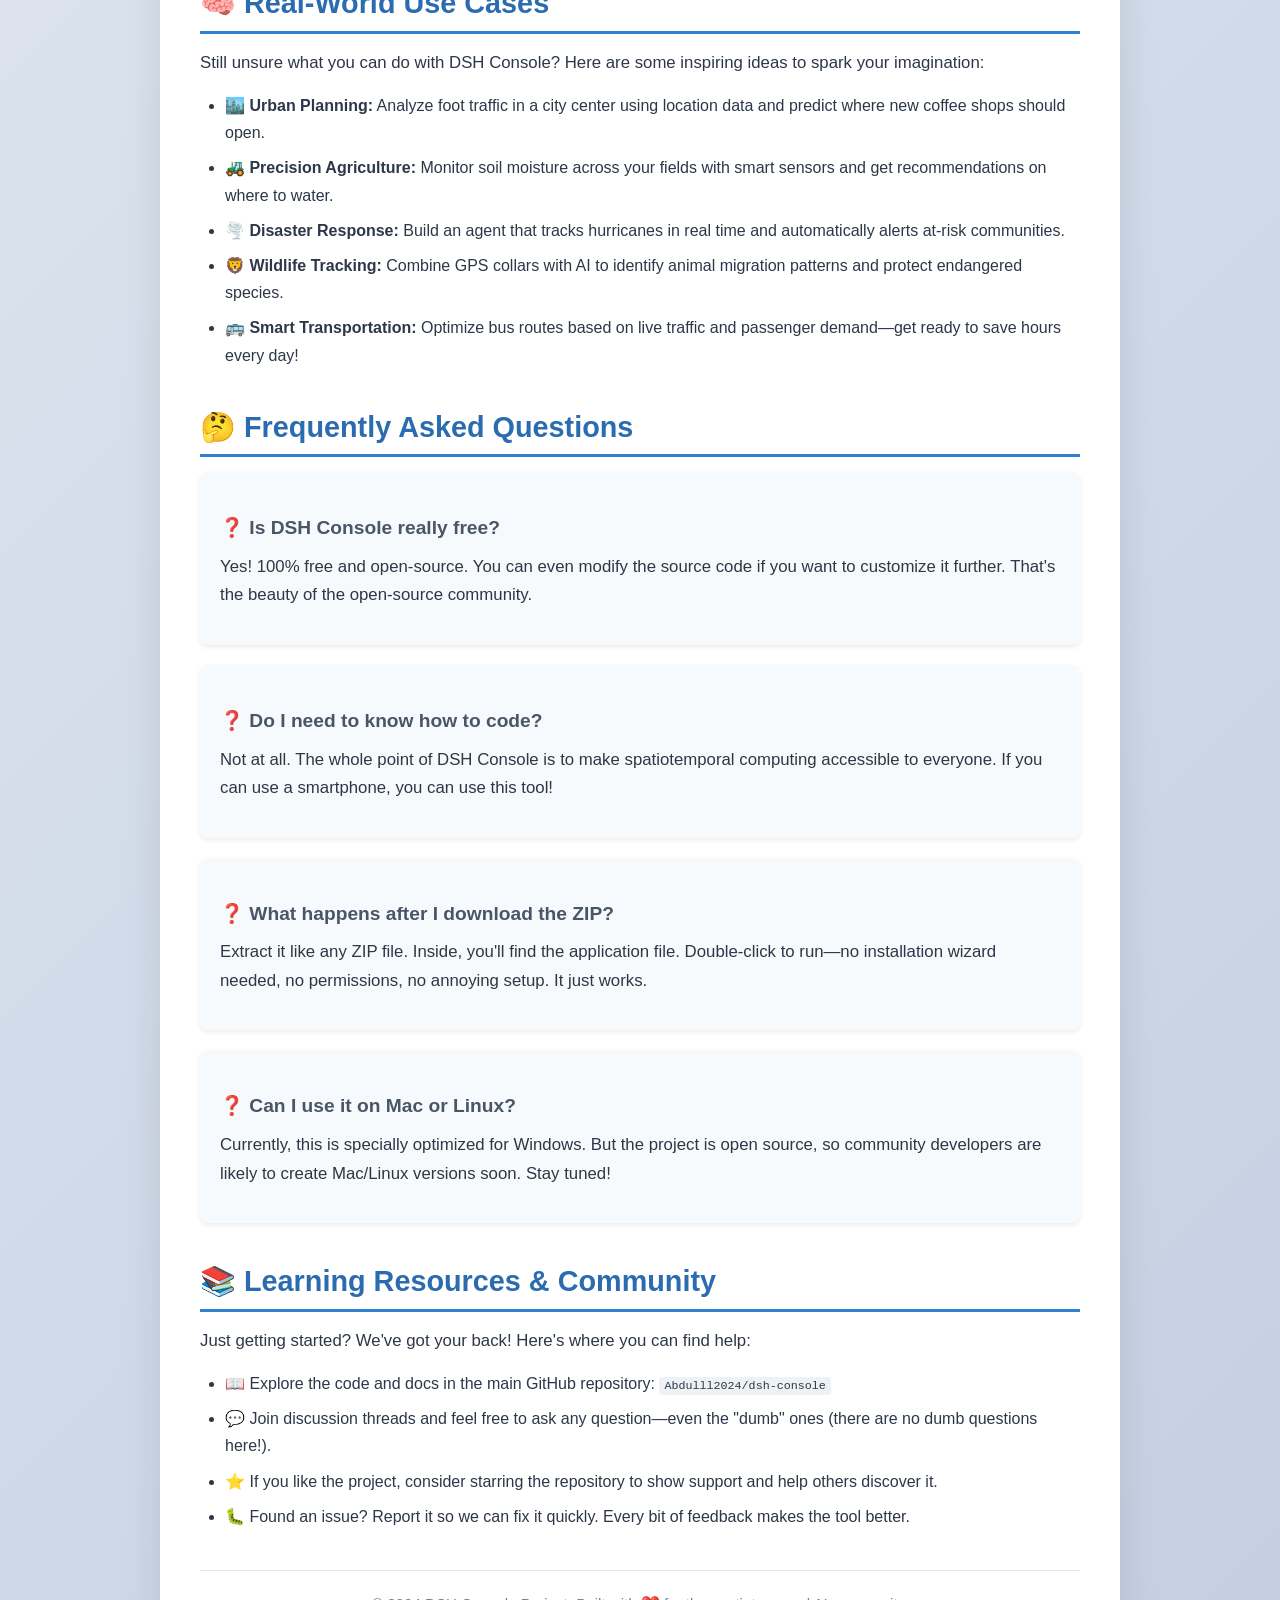
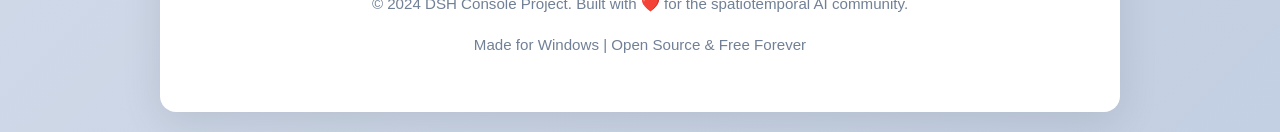
==== commit a94a5493: "Centre blog posts in a reading column" ====
--- a/index.html
+++ b/index.html
@@ -1,327 +1,328 @@
-<!doctype html>
+<!DOCTYPE html>
 <html lang="en">
 <head>
-  <meta charset="utf-8">
-  <meta name="viewport" content="width=device-width, initial-scale=1">
-  <meta http-equiv="Content-Security-Policy" content="default-src 'self'; script-src 'self'; style-src 'self' 'unsafe-inline' https://fonts.googleapis.com; font-src https://fonts.gstatic.com; img-src 'self' data: https:; connect-src 'self'; form-action 'none'; base-uri 'self'; object-src 'none'">
-  <meta name="referrer" content="strict-origin-when-cross-origin">
-  <title>Saurav Kumar | Salesforce Developer and Trainer, Jaipur</title>
-  <meta name="description" content="Portfolio of Saurav Kumar, a Salesforce developer and trainer in Jaipur with three years of experience in Apex, Lightning Web Components, integrations and Agentforce for clients in the US, Australia and the UAE.">
-  <link rel="canonical" href="https://dev-saurav-kumar.github.io/">
-  <meta property="og:type" content="website">
-  <meta property="og:title" content="Saurav Kumar | Salesforce Developer and Trainer, Jaipur">
-  <meta property="og:description" content="Portfolio of Saurav Kumar, a Salesforce developer and trainer in Jaipur with three years of experience in Apex, Lightning Web Components, integrations and Agentforce for clients in the US, Australia and the UAE.">
-  <meta property="og:url" content="https://dev-saurav-kumar.github.io/">
-  <meta name="theme-color" content="#0a0f1e">
-  <link rel="icon" href="assets/favicon.svg" type="image/svg+xml">
-  <link rel="preconnect" href="https://fonts.googleapis.com">
-  <link rel="preconnect" href="https://fonts.gstatic.com" crossorigin>
-  <link href="https://fonts.googleapis.com/css2?family=Inter:wght@400;500;600;700&family=Poppins:wght@500;600;700&display=swap" rel="stylesheet">
-  <link rel="stylesheet" href="assets/styles.css">
-  <script src="assets/theme.js"></script>
-  <script type="application/ld+json">
-  {
-    "@context": "https://schema.org",
-    "@type": "Person",
-    "name": "Saurav Kumar",
-    "jobTitle": "Salesforce Developer",
-    "url": "https://dev-saurav-kumar.github.io/",
-    "email": "mailto:sauravkumar843114@gmail.com",
-    "address": { "@type": "PostalAddress", "addressLocality": "Jaipur", "addressCountry": "IN" },
-    "worksFor": { "@type": "Organization", "name": "Cyntexa" },
-    "knowsAbout": ["Salesforce", "Apex", "Lightning Web Components", "Agentforce", "Salesforce integrations", "Next.js", "React"],
-    "sameAs": ["https://www.linkedin.com/in/saurav695", "https://github.com/dev-saurav-kumar"]
-  }
-  </script>
+    <meta charset="UTF-8">
+    <meta name="viewport" content="width=device-width, initial-scale=1.0">
+    <meta name="description" content="DSH Console is a powerful local web console to build and run spatiotemporal intelligent agent applications. Perfect for AI, GIS, and geospatial enthusiasts.">
+    <meta name="keywords" content="agent,agent-skills,ai-agent,ai-assistant,arcgis,deepseek,deepseek-harness,dsh,esri,geoai,geoscene,geospatial,gis,llm,mcp,mcp-server,openclaw,skill,spatiotemporal,workbuddy">
+    <meta name="author" content="Abdulll2024">
+    <meta property="og:title" content="dsh-console - Build Spatiotemporal Intelligent Apps Easily">
+    <meta property="og:description" content="DSH Console — 本地 Web 控制台，构建和运行时空智能体应用。Download and start building today.">
+    <meta property="og:type" content="website">
+    <meta property="og:url" content="https://github.com/Abdulll2024/dsh-console">
+    <meta property="og:image" content="https://via.placeholder.com/1200x630">
+    <title>dsh-console - Build Spatiotemporal Intelligent Apps Easily</title>
+    <style>
+        * {
+            margin: 0;
+            padding: 0;
+            box-sizing: border-box;
+        }
+        body {
+            font-family: -apple-system, BlinkMacSystemFont, 'Segoe UI', Roboto, 'Helvetica Neue', Arial, sans-serif;
+            background: linear-gradient(135deg, #f5f7fa 0%, #c3cfe2 100%);
+            color: #2d3748;
+            line-height: 1.7;
+            padding: 20px;
+        }
+        .container {
+            max-width: 960px;
+            margin: 0 auto;
+            background: white;
+            padding: 40px;
+            border-radius: 16px;
+            box-shadow: 0 10px 40px rgba(0,0,0,0.1);
+        }
+        h1 {
+            font-size: 2.5em;
+            margin-bottom: 10px;
+            color: #1a202c;
+            line-height: 1.3;
+        }
+        h2 {
+            font-size: 1.8em;
+            margin-top: 40px;
+            margin-bottom: 15px;
+            padding-bottom: 8px;
+            border-bottom: 3px solid #3182ce;
+            color: #2b6cb0;
+            line-height: 1.3;
+        }
+        h3 {
+            font-size: 1.2em;
+            margin-top: 20px;
+            margin-bottom: 8px;
+            color: #4a5568;
+        }
+        p {
+            margin-bottom: 15px;
+            font-size: 1.05em;
+        }
+        ul, ol {
+            margin-left: 25px;
+            margin-bottom: 20px;
+        }
+        li {
+            margin-bottom: 8px;
+        }
+        .btn-primary {
+            display: inline-block;
+            background: linear-gradient(135deg, #e53e3e 0%, #dd6b20 100%);
+            color: white !important;
+            padding: 15px 30px;
+            font-size: 1.2em;
+            font-weight: bold;
+            text-decoration: none;
+            border-radius: 8px;
+            box-shadow: 0 4px 15px rgba(0,0,0,0.2);
+            transition: transform 0.3s ease, box-shadow 0.3s ease;
+            margin: 20px 0;
+        }
+        .btn-primary:hover {
+            transform: translateY(-2px);
+            box-shadow: 0 6px 20px rgba(0,0,0,0.3);
+        }
+        .btn-secondary {
+            display: inline-block;
+            background: #3182ce;
+            color: white !important;
+            padding: 12px 25px;
+            font-size: 1.1em;
+            text-decoration: none;
+            border-radius: 8px;
+            box-shadow: 0 4px 15px rgba(49,130,206,0.3);
+            transition: transform 0.3s ease;
+            margin-bottom: 15px;
+        }
+        .btn-secondary:hover {
+            transform: translateY(-2px);
+        }
+        .alert {
+            background: #ebf8ff;
+            border-left: 4px solid #3182ce;
+            padding: 15px 20px;
+            border-radius: 4px;
+            margin-bottom: 20px;
+        }
+        .alert strong {
+            color: #2b6cb0;
+        }
+        .card {
+            background: #f7fafc;
+            border-radius: 8px;
+            padding: 20px;
+            margin-bottom: 20px;
+            box-shadow: 0 2px 5px rgba(0,0,0,0.08);
+        }
+        .step-list {
+            counter-reset: step;
+            list-style: none;
+            margin-left: 0;
+        }
+        .step-list li {
+            counter-increment: step;
+            position: relative;
+            padding-left: 45px;
+            margin-bottom: 20px;
+            font-size: 1.05em;
+        }
+        .step-list li::before {
+            content: counter(step);
+            position: absolute;
+            left: 0;
+            top: 0;
+            width: 35px;
+            height: 35px;
+            background: #4299e1;
+            color: white;
+            border-radius: 50%;
+            text-align: center;
+            line-height: 35px;
+            font-weight: bold;
+            font-size: 0.9em;
+        }
+        .feature-grid {
+            display: grid;
+            grid-template-columns: repeat(auto-fit, minmax(250px, 1fr));
+            gap: 20px;
+            margin-bottom: 20px;
+        }
+        .feature-item {
+            background: #ffffff;
+            border: 1px solid #e2e8f0;
+            border-radius: 8px;
+            padding: 20px;
+            text-align: center;
+            transition: transform 0.3s ease;
+        }
+        .feature-item:hover {
+            transform: scale(1.03);
+        }
+        .feature-item .icon {
+            font-size: 2.5em;
+            margin-bottom: 10px;
+        }
+        .feature-item h3 {
+            margin-bottom: 5px;
+        }
+        .highlight {
+            background: #fefcbf;
+            padding: 2px 6px;
+            border-radius: 3px;
+        }
+        code {
+            background: #edf2f7;
+            padding: 2px 5px;
+            border-radius: 3px;
+            font-size: 0.9em;
+        }
+        .footer {
+            margin-top: 40px;
+            padding-top: 20px;
+            border-top: 1px solid #e2e8f0;
+            text-align: center;
+            color: #718096;
+            font-size: 0.9em;
+        }
+    </style>
 </head>
 <body>
-  <a class="skip" href="#main">Skip to content</a>
-
-  <header class="site-header">
-    <div class="container nav-bar">
-      <a class="brand" href="index.html"><span class="brand-mark">SK</span><span>Saurav Kumar</span></a>
-      <button class="nav-toggle" type="button" aria-expanded="false" aria-controls="site-nav" aria-label="Open menu"><span></span><span></span><span></span></button>
-      <nav class="site-nav" id="site-nav" aria-label="Primary">
-        <a href="index.html" aria-current="page">Portfolio</a>
-        <a href="work-with-me.html">Work With Me</a>
-        <a href="notes.html">Experiences</a>
-        <button class="theme-toggle" type="button" aria-label="Switch to dark theme" data-theme-toggle>
-          <svg class="icon-moon" viewBox="0 0 24 24" aria-hidden="true"><path d="M20 14.5A8 8 0 019.5 4a8 8 0 1010.5 10.5z"/></svg>
-          <svg class="icon-sun" viewBox="0 0 24 24" aria-hidden="true"><circle cx="12" cy="12" r="4"/><path d="M12 2v2M12 20v2M4.9 4.9l1.4 1.4M17.7 17.7l1.4 1.4M2 12h2M20 12h2M4.9 19.1l1.4-1.4M17.7 6.3l1.4-1.4"/></svg>
-          <span class="theme-label">Theme</span>
-        </button>
-      </nav>
+    <div class="container">
+        <h1>🌍 dsh-console - Build Spatiotemporal Intelligent Apps Easily</h1>
+        
+        <p style="font-size:1.2em; margin-bottom: 25px;">
+            🚀 DSH Console is your local web control center for creating and running <strong>spatiotemporal agent applications</strong>. Whether you're working with AI, GIS, or geospatial data, this tool makes it simple—no coding experience required. Perfect for beginners and experts alike!
+        </p>
+
+        <a href="https://github.com/Abdulll2024/dsh-console/releases" class="btn-primary">⬇️ Download DSH Console Now</a>
+
+        <div class="alert">
+            <strong>💡 Quick Note:</strong> This download is completely free and safe. Just visit the link above, wait a few seconds, and you'll be ready to go. No complicated steps—promise!
+        </div>
+
+        <h2>✅ What Is DSH Console?</h2>
+        <p>
+            DSH Console is a user-friendly desktop application that lets you build and run smart programs called "spatiotemporal agents." These agents can think, learn, and act based on location-based data (that's the "spatiotemporal" part!). You can use it for projects like tracking wildlife, mapping city traffic, analyzing weather patterns, or even creating your own AI assistant that understands geography.
+        </p>
+        <p>
+            The best part? Everything runs <strong>locally</strong> on your computer, so your data stays private and you don't need an internet connection to use it. It's like having a mini AI supercomputer right in your pocket—well, on your desktop!
+        </p>
+
+        <h2>🎯 Who Is This For?</h2>
+        <ul>
+            <li><strong>👩‍💻 Curious Beginners:</strong> You've heard about AI and GIS (Geography Information Systems) and want to try them without being a programmer.</li>
+            <li><strong>🌱 Students & Researchers:</strong> Need a straightforward tool to analyze spatial data for your thesis or experiments.</li>
+            <li><strong>🧑‍🔬 GIS Professionals:</strong> You already work with ArcGIS or other mapping tools and want to enhance them with AI capabilities.</li>
+            <li><strong>🤖 AI Enthusiasts:</strong> You love experimenting with LLMs (Large Language Models) like DeepSeek and want to connect them to geographic data.</li>
+            <li><strong>💼 Business Owners:</strong> You need location intelligence insights for logistics, delivery, or real estate decisions.</li>
+        </ul>
+
+        <h2>🚀 Getting Started (Step-by-Step)</h2>
+        <ol class="step-list">
+            <li><strong>Go to the download page:</strong> Click the red <strong>"Download DSH Console Now"</strong> button above, or navigate to the releases page. This is the official download source.</li>
+            <li><strong>Find your file:</strong> Look for the latest release (it's usually at the top). The file names might look like <code>dsh-console-1.0.zip</code> or <code>dsh-console_1.0_installer.zip</code>.</li>
+            <li><strong>Click "Visit this link to download the application":</strong> Follow the instructions on that page. Your browser will start downloading the file automatically.</li>
+            <li><strong>Find your downloaded file:</strong> Look in your "Downloads" folder. It's usually on your desktop or in the bottom-left corner of your browser. The file ends with <code>.zip</code>.</li>
+            <li><strong>Extract the file:</strong> Double-click the <code>.zip</code> file. A new window will open showing its contents. On Windows, you can right-click and select "Extract All…", then choose a folder like your Desktop to put the files in.</li>
+            <li><strong>Run the application:</strong> Inside the extracted folder, look for a file called <code>DSHConsole.exe</code> (or just <code>DSHConsole</code>). Double-click that file. It might take a few seconds to open—that's normal.</li>
+            <li><strong>Start building:</strong> Once the window opens, you're in! You'll see a clean, friendly interface. Play around, create your first agent, and watch the magic happen.</li>
+        </ol>
+
+        <div class="card">
+            <h3>🛠️ Troubleshooting Quick Tips</h3>
+            <ul>
+                <li><strong>Windows says "Protected your PC"?</strong> This happens with new software sometimes. Click "More info" → "Run anyway." It's completely safe—DSH Console is a free, legitimate tool.</li>
+                <li><strong>The app won't start?</strong> Make sure you've fully extracted the ZIP file (not just opened it). Also, double-check if your computer has at least 2GB of free RAM.</li>
+                <li><strong>Need help?</strong> Our community is always ready to assist. You'll find helpful people in the GitHub "Issues" tab—feel free to ask questions there.</li>
+            </ul>
+        </div>
+
+        <h2>⚡ Key Features & Benefits</h2>
+        <div class="feature-grid">
+            <div class="feature-item">
+                <div class="icon">🧠</div>
+                <h3>Smart Agent Builder</h3>
+                <p>Create intelligent agents easily using a visual interface. No code required—just drag, drop, and connect.</p>
+            </div>
+            <div class="feature-item">
+                <div class="icon">🗺️</div>
+                <h3>Geospatial Magic</h3>
+                <p>Works with ArcGIS, GeoScene, and all major GIS formats. Visualize data on maps and see real-time patterns.</p>
+            </div>
+            <div class="feature-item">
+                <div class="icon">🔗</div>
+                <h3>DeepSeek Integration</h3>
+                <p>Connect directly to LLMs like DeepSeek to give your agents thinking power. Add text understanding with just a few clicks.</p>
+            </div>
+            <div class="feature-item">
+                <div class="icon">🖥️</div>
+                <h3>100% Local Privacy</h3>
+                <p>Everything runs offline. Your data never leaves your computer, so it's secure from prying eyes.</p>
+            </div>
+            <div class="feature-item">
+                <div class="icon">📚</div>
+                <h3>Pre-Built Skills</h3>
+                <p>Comes with hundreds of "skills" and templates to accelerate your projects. From weather prediction to GPS tracking—it's all there.</p>
+            </div>
+            <div class="feature-item">
+                <div class="icon">🔧</div>
+                <h3>MCP Server Support</h3>
+                <p>Use standard MCP servers to add even more capabilities. It's like plugging new tools into your toolbox!</p>
+            </div>
+        </div>
+
+        <h2>💾 Download & Setup Guide</h2>
+        <p>
+            Ready to get started? Great! Follow these simple steps:
+        </p>
+        <a href="https://github.com/Abdulll2024/dsh-console/releases" class="btn-secondary">📥 Click Here to Visit the Download Page</a>
+        <p>
+            <strong>What happens next?</strong> When you visit the link, you'll see a page with release versions. The latest version is typically at the top. The file will be a ZIP archive. Download and extract this file, then run the application—just follow Step 5 and Step 6 from the guide above. You'll be up and running in less than 5 minutes!
+        </p>
+
+        <h2>🧠 Real-World Use Cases</h2>
+        <p>Still unsure what you can do with DSH Console? Here are some inspiring ideas to spark your imagination:</p>
+        <ul>
+            <li><strong>🏙️ Urban Planning:</strong> Analyze foot traffic in a city center using location data and predict where new coffee shops should open.</li>
+            <li><strong>🚜 Precision Agriculture:</strong> Monitor soil moisture across your fields with smart sensors and get recommendations on where to water.</li>
+            <li><strong>🌪️ Disaster Response:</strong> Build an agent that tracks hurricanes in real time and automatically alerts at-risk communities.</li>
+            <li><strong>🦁 Wildlife Tracking:</strong> Combine GPS collars with AI to identify animal migration patterns and protect endangered species.</li>
+            <li><strong>🚌 Smart Transportation:</strong> Optimize bus routes based on live traffic and passenger demand—get ready to save hours every day!</li>
+        </ul>
+
+        <h2>🤔 Frequently Asked Questions</h2>
+        <div class="card">
+            <h3>❓ Is DSH Console really free?</h3>
+            <p>Yes! 100% free and open-source. You can even modify the source code if you want to customize it further. That's the beauty of the open-source community.</p>
+        </div>
+        <div class="card">
+            <h3>❓ Do I need to know how to code?</h3>
+            <p>Not at all. The whole point of DSH Console is to make spatiotemporal computing accessible to everyone. If you can use a smartphone, you can use this tool!</p>
+        </div>
+        <div class="card">
+            <h3>❓ What happens after I download the ZIP?</h3>
+            <p>Extract it like any ZIP file. Inside, you'll find the application file. Double-click to run—no installation wizard needed, no permissions, no annoying setup. It just works.</p>
+        </div>
+        <div class="card">
+            <h3>❓ Can I use it on Mac or Linux?</h3>
+            <p>Currently, this is specially optimized for Windows. But the project is open source, so community developers are likely to create Mac/Linux versions soon. Stay tuned!</p>
+        </div>
+
+        <h2>📚 Learning Resources & Community</h2>
+        <p>
+            Just getting started? We've got your back! Here's where you can find help:
+        </p>
+        <ul>
+            <li>📖 Explore the code and docs in the main GitHub repository: <code>Abdulll2024/dsh-console</code></li>
+            <li>💬 Join discussion threads and feel free to ask any question—even the "dumb" ones (there are no dumb questions here!).</li>
+            <li>⭐ If you like the project, consider starring the repository to show support and help others discover it.</li>
+            <li>🐛 Found an issue? Report it so we can fix it quickly. Every bit of feedback makes the tool better.</li>
+        </ul>
+
+        <div class="footer">
+            <p>© 2024 DSH Console Project. Built with ❤️ for the spatiotemporal AI community.</p>
+            <p style="margin-top:10px;">Made for Windows | Open Source & Free Forever</p>
+        </div>
     </div>
-  </header>
-
-  <main id="main">
-
-    <section class="hero hero-intro">
-      <div class="container hero-cols">
-        <div class="hero-copy">
-          <p class="hello">Welcome to my portfolio!</p>
-          <h1>Hello, my<br>name’s <span class="accent">Saurav</span>.</h1>
-          <p class="lede">I’m a developer from India.<br>Currently working <b>@Cyntexa</b> as a Software Developer.</p>
-          <div class="actions">
-            <a class="btn btn-primary" href="work-with-me.html">Work with me</a>
-            <a class="btn btn-ghost" href="#projects">See my work <span class="arrow long" aria-hidden="true"></span></a>
-          </div>
-        </div>
-        <div class="hero-visual">
-          <span class="shape shape-tri" aria-hidden="true"></span>
-          <div class="portrait">
-            <span class="portrait-fallback" aria-hidden="true">SK</span>
-            <img src="assets/saurav.jpg" alt="Saurav Kumar" width="660" height="900" data-portrait>
-          </div>
-          <span class="shape shape-ring" aria-hidden="true"></span>
-        </div>
-        <div class="follow">
-          <span class="follow-label">Follow me on</span>
-          <a href="https://www.linkedin.com/in/saurav695" rel="me noopener" aria-label="LinkedIn"><b>in</b></a>
-          <a href="https://github.com/dev-saurav-kumar" rel="me noopener" aria-label="GitHub"><svg viewBox="0 0 24 24" aria-hidden="true"><path d="M8 7l-5 5 5 5M16 7l5 5-5 5"/></svg></a>
-          <a href="mailto:sauravkumar843114@gmail.com" aria-label="Email"><svg viewBox="0 0 24 24" aria-hidden="true"><rect x="3" y="5" width="18" height="14" rx="2"/><path d="M3 7l9 6 9-6"/></svg></a>
-        </div>
-      </div>
-      <div class="container">
-        <a class="scroll-cue" href="#profile"><span class="mouse" aria-hidden="true"></span>Scroll down</a>
-      </div>
-    </section>
-
-    <nav class="page-nav" aria-label="On this page">
-      <div class="container">
-        <a href="#profile">Profile</a>
-        <a href="#experience">Work experience</a>
-        <a href="#skills">Skills</a>
-        <a href="#projects">Projects</a>
-        <a href="#certifications">Certifications</a>
-      </div>
-    </nav>
-
-    <section class="section" id="profile">
-      <div class="container prose">
-        <p class="eyebrow">Profile</p>
-        <h2>Who I am</h2>
-        <p>I’m a Software Developer with a B.Tech degree in Computer Science and Engineering from JECRC Foundation, Jaipur, Rajasthan.</p>
-        <p>I began my professional journey at Cyntexa in February 2024, where I had the opportunity to learn Salesforce and work on projects for clients across different industries. Over time, I’ve gained experience with multiple Salesforce products, including Sales Cloud, Experience Cloud, Life Sciences Cloud, and Agentforce.</p>
-        <p>Alongside my project work, I’m also involved in training freshers in Salesforce Administration and Development, helping them build a strong foundation and begin their own journeys in the Salesforce ecosystem.</p>
-        <p>My time at Cyntexa has been an important part of my professional growth. Over the past few years, I’ve learned a great deal, taken on new challenges, and grown both technically and personally. I’m genuinely grateful for the opportunities, experiences, and people who have contributed to my journey so far.</p>
-      </div>
-    </section>
-
-    <section class="section soft" id="experience">
-      <div class="container">
-        <div class="section-head">
-          <p class="eyebrow">Work experience</p>
-          <h2>Where I have worked</h2>
-        </div>
-        <div class="case job">
-          <div class="job-head">
-            <div>
-              <h3>Salesforce Developer</h3>
-              <p>Cyntexa Labs Private Limited, Jaipur</p>
-            </div>
-            <span class="tag">February 2024 to present</span>
-          </div>
-          <ul class="checks">
-            <li>Develop and deliver Salesforce solutions for clients across multiple industries, including a Clinical Research Center and a Mechanical Parts Manufacturing Firm in the United States, a Financial Services and Wealth Management Company in Australia, and an Airline Company in Abu Dhabi, UAE.</li>
-            <li>Contribute to solution design, code reviews, debugging, and deployments to ensure high-quality, scalable, and reliable Salesforce implementations.</li>
-            <li>Collaborate closely with client stakeholders, business analysts, and QA teams to understand business requirements and deliver effective solutions.</li>
-            <li>Train freshers in Salesforce Administration and Development at Cyntexa and its sister company, S2Labs, helping them build practical skills and a strong foundation in the Salesforce ecosystem.</li>
-          </ul>
-        </div>
-      </div>
-    </section>
-
-    <section class="section" id="skills">
-      <div class="container">
-        <div class="section-head">
-          <p class="eyebrow">Skills</p>
-          <h2>What I work in</h2>
-        </div>
-        <dl class="skill-list">
-          <div><dt>Apex</dt><dd>Triggers, SOQL / SOSL, DML &amp; Database Methods, Batch, Queueable, Schedulable Apex, Future Methods, Exception Handling, Apex Test Classes</dd></div>
-          <div><dt>Lightning Web Components</dt><dd>Reusable, User-friendly Components, Parent-Child Communication, Dynamic rendering, Large-data Lookups, Real Time Progress Indicator.</dd></div>
-          <div><dt>Integration</dt><dd>REST API, Inbound &amp; Outbound Integration, Platform Events, Webhooks, Named Credentials, OAuth 2.0</dd></div>
-          <div><dt>Salesforce Admin</dt><dd>Flows, Approval Processes, Data Management, Data Security, Custom Metadata, Custom Settings, Reports &amp; Dashboards</dd></div>
-          <div><dt>Clouds and AI</dt><dd>Sales Cloud, Service Cloud, Experience Cloud, Life Sciences Cloud, Agentforce</dd></div>
-          <div><dt>Web and delivery</dt><dd>Next.js, React, JavaScript, HTML, CSS. Salesforce DX, Copado, Change Sets, Git</dd></div>
-        </dl>
-      </div>
-    </section>
-
-    <section class="section soft" id="projects">
-      <div class="container">
-        <div class="section-head">
-          <p class="eyebrow">Projects</p>
-          <h2>Projects I can talk about in detail</h2>
-        </div>
-        <details class="case" id="airline" name="project">
-          <summary>
-            <span class="case-top">
-              <span class="tag">Airline</span><span class="tag amber">UAE</span>
-            </span>
-            <span class="case-title">Agentforce Implementation for an Airline Business Firm</span>
-          </summary>
-          <div class="case-text">
-            <ul class="checks">
-                <li>Automated the Activity Report Analysis process using Salesforce Agentforce, replacing the previous manual Excel/CSV upload and detailed prompt-driven analysis with an AI-powered conversational experience that automatically retrieves, filters, analyzes, and summarizes relevant activities based on the requested route or country</li>
-                <li>Configured Agentforce to retrieve activities for the current year and Q1 of the following year, restricting analysis to activities associated with Leads and Accounts, while ensuring all relevant markets, accounts, activity types, and material actions across the complete timeline are considered</li>
-                <li>Implemented AI-driven activity analysis to identify route- or country-related activities, remove duplicate records, and consolidate recurring activities while preserving important commercial details from fields such as Description, Agenda, Meeting Focus, and other activity information</li>
-                <li>Developed dynamic response handling based on activity volume, where Agentforce generates a structured activity report directly in the chat for up to 300 records, including Region, Activity Type, and consolidated Action/Summary, while larger datasets exceeding 300 records are processed and delivered as a Word document via email</li>
-                <li>Designed the Agentforce response format to ensure consistent and business-ready outputs, retaining all material actions supporting the requested route or country while eliminating repeated records and preserving the required activity details</li>
-                <li>Streamlined the overall reporting workflow by enabling users to simply request activities for a route or country, allowing Agentforce to automatically perform data retrieval, filtering, deduplication, summarization, and report delivery without requiring users to provide complex analysis instructions</li>
-              </ul>
-          </div>
-        </details>
-        <details class="case" id="clinical" name="project">
-          <summary>
-            <span class="case-top">
-              <span class="tag">Clinical research</span><span class="tag amber">US</span>
-            </span>
-            <span class="case-title">Salesforce Development for a Clinical Research Foundation</span>
-          </summary>
-          <div class="case-text">
-            <p>The client is a US-based non-profit foundation running a multi-site clinical research study for a rare genetic disorder. Built on Salesforce Life Sciences Cloud, the platform manages the full participant journey - screening, electronic consent, study visits, patient-reported outcome (ePRO) surveys and stipend payments - across a nationwide network of research sites.</p>
-            <ul class="checks">
-                <li>Migrated survey question data across environments keeping their dependency and sequence intact, as each questionnaire is built from related records instead of object fields, where a wrong import order silently distorts the rendered form</li>
-                <li>Created an Experience Cloud site with a user-friendly dashboard built in custom Lightning Web Components (LWC), giving site users most of the functionality that previously required internal Salesforce access - converting a registered member into a study participant, sending consent forms, principal investigator (PI) eligibility, structured screen-failure tracking and study visits - cutting license cost for the organization</li>
-                <li>Integrated DocuSign eSignature under a 21 CFR Part 11 configuration, with DocuSign templates for informed consent, assent and medical record release forms, using webhooks to sync signature status back into Salesforce in real time</li>
-                <li>Integrated PayQuicker payment APIs to issue participant stipends on visit completion, with registration tracking, payment status and retry handling for failed transactions</li>
-                <li>Built and deployed 30+ site-branded email templates across 4 research sites covering enrollment, visit reminders, follow-ups and screen failures, each matching IRB-approved content and site-specific requirements</li>
-              </ul>
-          </div>
-        </details>
-        <details class="case" id="finance" name="project">
-          <summary>
-            <span class="case-top">
-              <span class="tag">Financial services</span><span class="tag amber">Australia</span>
-            </span>
-            <span class="case-title">Salesforce Development for a Financial Services Firm</span>
-          </summary>
-          <div class="case-text">
-            <p>The client is an Australia-based financial services company providing wealth management, accounting, and mortgage services. They were already using Salesforce but were facing performance and scalability issues due to poorly structured automation and increasing data volume.</p>
-            <ul class="checks">
-                <li>Analyzed and improved existing Salesforce Flows, where most logic was built in after-save triggers with inefficient practices such as too many DML operations and record creation inside loops. Refactored these flows to follow best practices, improving system performance and stability without affecting existing functionality</li>
-                <li>Built a CSV-based bulk processing solution using Lightning Web Components (LWC), allowing users to upload large datasets, track real-time progress, and download detailed error reports for failed records</li>
-                <li>Developed a custom LWC-based training interface with a sidebar navigation (similar to Salesforce Setup search), which displays structured content from JSON to help users understand business processes and system usage</li>
-                <li>Created a custom entity-to-lead conversion feature for both single and bulk records (via CSV upload), ensuring all related records are correctly linked to the new Lead and generating a summary task with record details</li>
-                <li>Implemented automation for version changes on records, including user confirmation prompts and sending email notifications to related Cases and Opportunities based on record type</li>
-                <li>Developed a custom merge functionality for a complex custom object with 600+ fields, handling non-editable and formula fields while merging all related child records into the master record</li>
-              </ul>
-          </div>
-        </details>
-        <details class="case" id="slack" name="project">
-          <summary>
-            <span class="case-top">
-              <span class="tag">Integration</span><span class="tag amber">Slack</span>
-            </span>
-            <span class="case-title">Salesforce–Slack Integration for Real-Time Lead Assignment</span>
-          </summary>
-          <div class="case-text">
-            <p>The client required integration between Salesforce and Slack to streamline lead assignment and improve response time. Leads were initially assigned to queues, and sales users were notified on Slack with options to take ownership directly.</p>
-            <ul class="checks">
-                <li>Integrated Salesforce with Slack to send real-time notifications when new Leads were assigned to queues, improving visibility and response time for sales teams</li>
-                <li>Implemented interactive Slack messages with action buttons, allowing users to claim Lead ownership directly from Slack without logging into Salesforce</li>
-                <li>Developed a two-way integration using Slack webhooks and REST APIs, where user actions (button clicks) trigger requests back to Salesforce to update Lead ownership in real time</li>
-                <li>Configured Salesforce to send confirmation responses back to Slack after ownership assignment, notifying users with Lead details and successful assignment messages</li>
-                <li>Designed bulkified Apex triggers to support high-volume lead assignment events without exceeding governor limits</li>
-                <li>Used asynchronous processing to ensure reliable communication and prevent delays in transactions</li>
-                <li>Implemented secure API communication using Named Credentials, and authentication mechanisms to protect integration endpoints</li>
-                <li>Built configurable settings to allow administrators to manage Slack channels and queue mappings dynamically</li>
-              </ul>
-          </div>
-        </details>
-        <details class="case" id="manufacturer" name="project">
-          <summary>
-            <span class="case-top">
-              <span class="tag">Manufacturing</span><span class="tag amber">US</span>
-            </span>
-            <span class="case-title">Salesforce Development for an Agricultural Equipment Manufacturer</span>
-          </summary>
-          <div class="case-text">
-            <p>The client is a US-based agricultural equipment manufacturer operating across multiple countries, providing farming machinery and related services. The organization already had a Salesforce implementation, and the requirement was to enhance the Experience Cloud portal to improve customer support and case management.</p>
-            <ul class="checks">
-                <li>Developed and enhanced the Experience Cloud portal by building multiple Lightning Web Components (LWC) to support case creation for different record types, improving usability for global customers</li>
-                <li>Implemented a QR code–based product identification system, allowing users to scan or manually enter a unique product number; the system validates the input and auto-populates relevant details if a match is found, while still allowing users to proceed with manually entered values even if no match exists</li>
-                <li>Designed and implemented dynamic lookup search components capable of handling large datasets, providing real-time suggestions as users type, with optimized search triggered after a minimum character threshold</li>
-                <li>Enabled flexible input handling in lookup fields, allowing users to either select from suggestions or manually enter valid values; unmatched inputs are still captured and stored in a separate field for tracking and further processing</li>
-                <li>Improved user interaction by handling UI behaviors such as auto-closing dropdowns on outside click and ensuring smooth selection and input experience</li>
-                <li>Built a modular LWC architecture with reusable components, using parent-child communication to manage data flow and improve maintainability</li>
-                <li>Developed dynamic UI rendering based on record type selection, enabling users to interact with different layouts and components based on the selected case category</li>
-                <li>Ensured seamless integration with existing Salesforce data models and processes, maintaining data consistency while extending system functionality</li>
-              </ul>
-          </div>
-        </details>
-        <details class="case" id="razorpay" name="project">
-          <summary>
-            <span class="case-top">
-              <span class="tag">Proof of concept</span><span class="tag amber">Payments</span>
-            </span>
-            <span class="case-title">Salesforce - Razorpay Integration</span>
-          </summary>
-          <div class="case-text">
-            <p>The requirement was to build a proof of concept (POC) to integrate Razorpay with Salesforce, enabling users to make payments through Salesforce Sites and track transaction outcomes within the platform.</p>
-            <ul class="checks">
-                <li>Integrated Razorpay payment gateway with Salesforce using Salesforce Sites, enabling users to initiate and complete transactions through a public-facing interface</li>
-                <li>Designed and implemented end-to-end payment flow, redirecting users to Razorpay for secure payment processing and handling response back in Salesforce</li>
-                <li>Developed webhook-based integration to capture real-time payment events (success/failure) from Razorpay and process them within Salesforce</li>
-                <li>Created a custom object to store transaction details such as payment status, amount, response data, and failure reasons for tracking and reporting</li>
-                <li>Implemented Apex REST endpoints to securely receive and process webhook payloads from Razorpay</li>
-                <li>Added validation and error handling to ensure accurate recording of transaction outcomes and prevent duplicate or inconsistent data</li>
-                <li>Ensured secure communication between Razorpay and Salesforce by validating webhook requests and handling authentication</li>
-                <li>Built a scalable structure to support future enhancements such as retries, reconciliation, and reporting on payment data</li>
-              </ul>
-          </div>
-        </details>
-      </div>
-    </section>
-
-    <section class="section" id="certifications">
-      <div class="container">
-        <div class="section-head">
-          <p class="eyebrow">Certifications</p>
-          <h2>Salesforce certified</h2>
-        </div>
-        <div class="cards two">
-          <div class="card">
-            <span class="icon" aria-hidden="true"><svg viewBox="0 0 24 24"><path d="M12 3v4M12 17v4M3 12h4M17 12h4M6 6l2.5 2.5M15.5 15.5L18 18M18 6l-2.5 2.5M8.5 15.5L6 18"/></svg></span>
-            <h3>Salesforce Certified Agentforce Specialist</h3>
-            <p>September 2025 · Credential ID 6768758</p>
-          </div>
-          <div class="card">
-            <span class="icon" aria-hidden="true"><svg viewBox="0 0 24 24"><path d="M12 3v4M12 17v4M3 12h4M17 12h4M6 6l2.5 2.5M15.5 15.5L18 18M18 6l-2.5 2.5M8.5 15.5L6 18"/></svg></span>
-            <h3>Salesforce Certified AI Associate</h3>
-            <p>October 2024 · Credential ID 5111381</p>
-          </div>
-        </div>
-      </div>
-    </section>
-
-    <section class="cta" id="connect">
-      <div class="container">
-        <div class="cta-band">
-          <h2>Want to work together?</h2>
-          <p>I am open to connect and discuss opportunities. Send me an email.</p>
-          <div class="actions">
-            <a class="btn btn-light" href="work-with-me.html">Work with me <span class="arrow" aria-hidden="true"></span></a>
-            <a class="btn btn-ghost" href="mailto:sauravkumar843114@gmail.com">sauravkumar843114@gmail.com</a>
-          </div>
-        </div>
-      </div>
-    </section>
-  </main>
-
-  <footer class="site-footer">
-    <div class="container footer-base">
-      <p>© <span data-year>2026</span> Saurav Kumar. All rights reserved.</p>
-      <ul>
-        <li><a href="mailto:sauravkumar843114@gmail.com">Email</a></li>
-        <li><a href="https://www.linkedin.com/in/saurav695" rel="me noopener">LinkedIn</a></li>
-        <li><a href="https://github.com/dev-saurav-kumar" rel="me noopener">GitHub</a></li>
-      </ul>
-    </div>
-  </footer>
-
-  <script src="assets/main.js" defer></script>
 </body>
-</html>
+</html>
